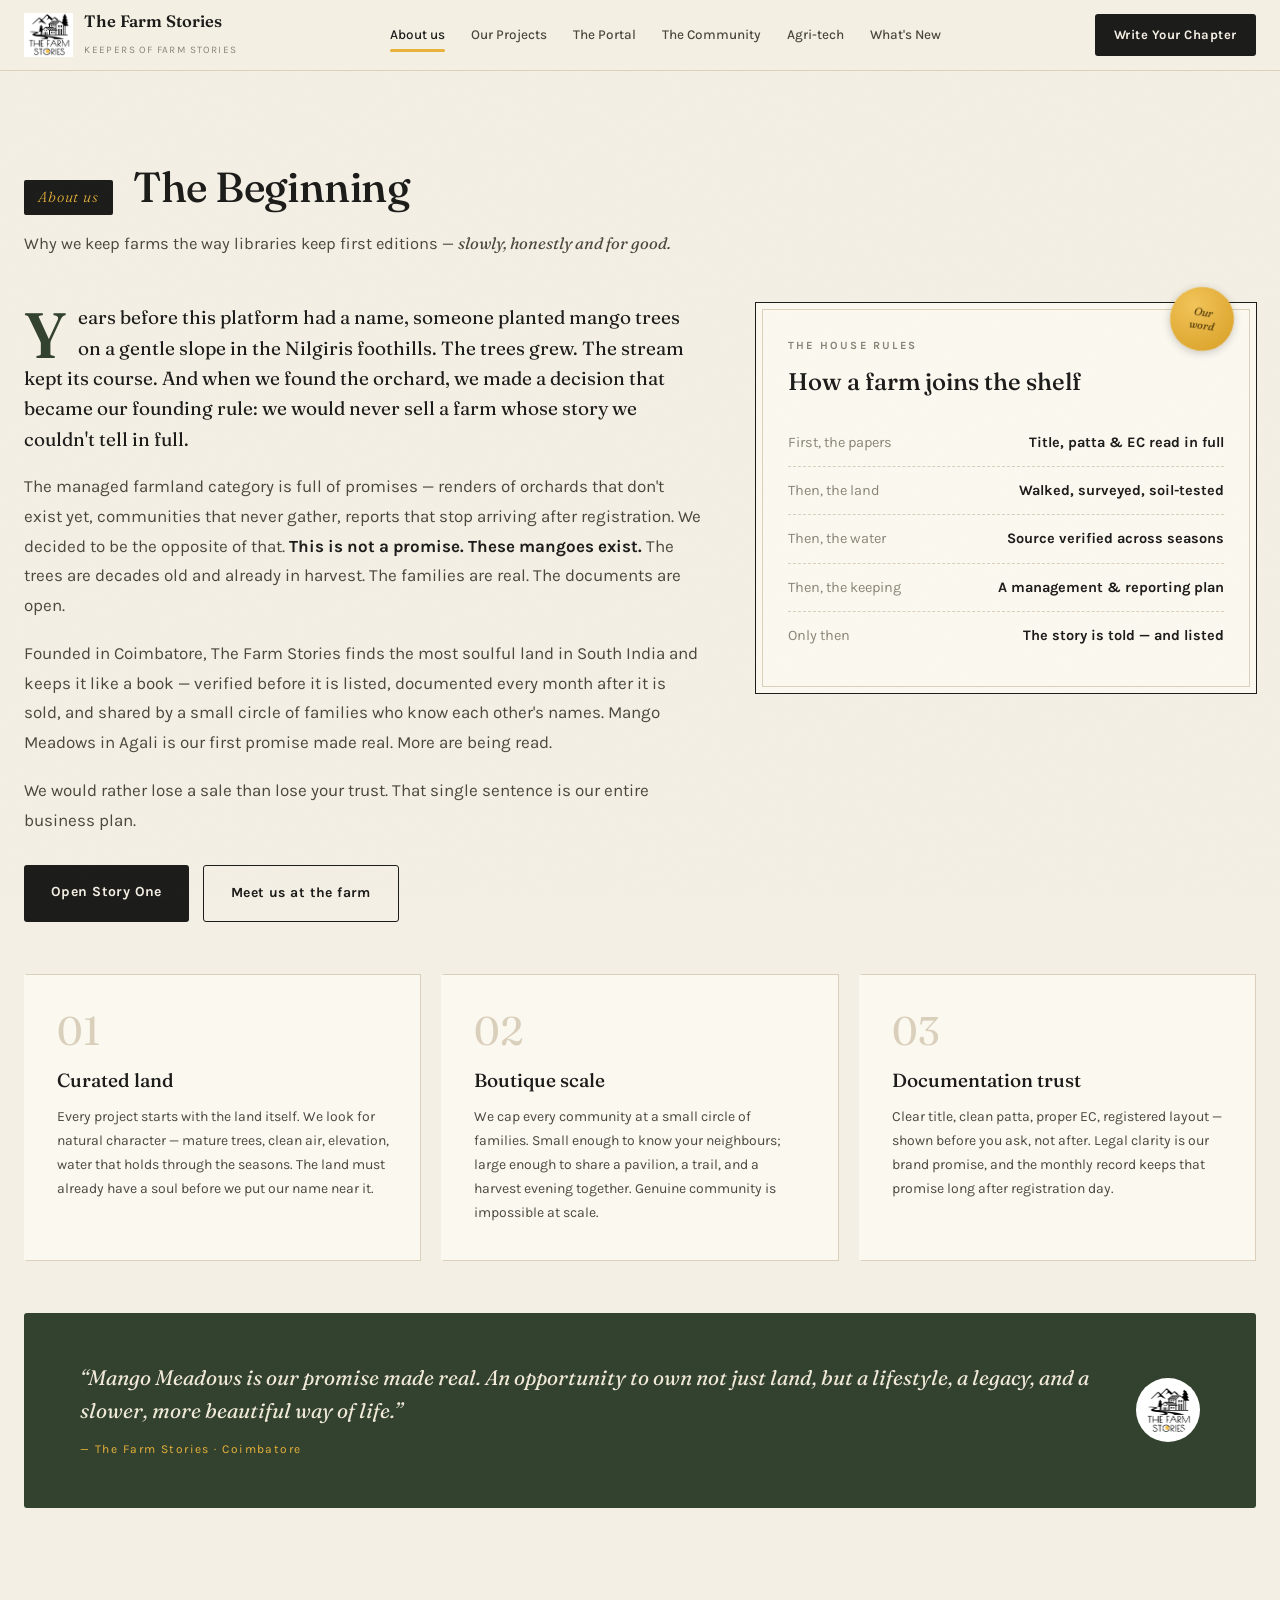
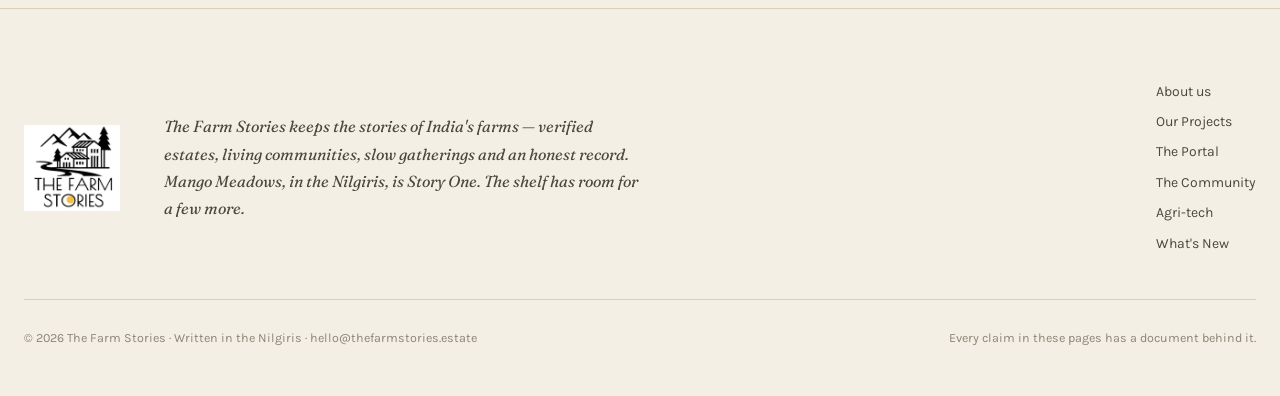
==== about.html @ b52911ec "Split site into six pages, add project portal, smooth hero, remove leaves - Six tabs as separate pag" ====
<!DOCTYPE html>
<html lang="en">
<head>
<meta charset="UTF-8">
<meta name="viewport" content="width=device-width, initial-scale=1.0">
<title>About us — The Farm Stories</title>
<meta name="description" content="Why The Farm Stories keeps farms the way libraries keep first editions — curated land, boutique scale, documentation trust.">
<meta name="theme-color" content="#F4EFE4">
<link rel="icon" type="image/png" href="/assets/logo.png">
<link rel="preconnect" href="https://fonts.googleapis.com">
<link rel="preconnect" href="https://fonts.gstatic.com" crossorigin>
<link href="https://fonts.googleapis.com/css2?family=Fraunces:ital,opsz,wght@0,9..144,300;0,9..144,400;0,9..144,500;0,9..144,600;1,9..144,300;1,9..144,400;1,9..144,500&family=Karla:ital,wght@0,300;0,400;0,500;0,600;0,700;1,400&display=swap" rel="stylesheet">
<link rel="stylesheet" href="/css/main.css">
</head>
<body>

<div id="cursorGlow" aria-hidden="true"></div>

<div class="stream-wrap" aria-hidden="true">
  <svg viewBox="0 0 90 2400" preserveAspectRatio="xMidYMin meet">
    <path id="streamPath" d="M46,0 C30,120 66,220 44,330 C24,430 62,520 48,640 C34,760 64,860 42,980 C26,1090 60,1180 46,1300 C32,1420 62,1520 44,1650 C28,1770 58,1880 46,2000 C36,2110 58,2220 44,2340 L44,2400"/>
  </svg>
</div>

<header>
  <div class="nav-inner">
    <a class="brand" href="/" aria-label="The Farm Stories — home">
      <img src="/assets/logo.png" alt="The Farm Stories logo">
      <span><span class="brand-name">The Farm Stories</span><br><span class="brand-tag">Keepers of farm stories</span></span>
    </a>
    <nav class="chapters" aria-label="Pages">
      <a href="/about" class="active" aria-current="page">About us</a>
      <a href="/projects">Our Projects</a>
      <a href="/portal">The Portal</a>
      <a href="/community">The Community</a>
      <a href="/agritech">Agri-tech</a>
      <a href="/whats-new">What's New</a>
    </nav>
    <a class="nav-cta" href="/#chapter">Write Your Chapter</a>
  </div>
  <div class="progress" id="progress"></div>
</header>

<main id="top">

  <section class="chapter page" id="beginning">
    <div class="chapter-head reveal"><span class="chapter-no">About us</span><h2 class="split">The Beginning</h2></div>
    <p class="chapter-intro reveal">Why we keep farms the way libraries keep first editions — <em>slowly, honestly and for good.</em></p>
    <div class="story-one">
      <div class="story-narrative reveal">
        <p class="opener dropcap">Years before this platform had a name, someone planted mango trees on a gentle slope in the Nilgiris foothills. The trees grew. The stream kept its course. And when we found the orchard, we made a decision that became our founding rule: we would never sell a farm whose story we couldn't tell in full.</p>
        <p>The managed farmland category is full of promises — renders of orchards that don't exist yet, communities that never gather, reports that stop arriving after registration. We decided to be the opposite of that. <strong>This is not a promise. These mangoes exist.</strong> The trees are decades old and already in harvest. The families are real. The documents are open.</p>
        <p>Founded in Coimbatore, The Farm Stories finds the most soulful land in South India and keeps it like a book — verified before it is listed, documented every month after it is sold, and shared by a small circle of families who know each other's names. Mango Meadows in Agali is our first promise made real. More are being read.</p>
        <p>We would rather lose a sale than lose your trust. That single sentence is our entire business plan.</p>
        <div class="story-actions">
          <a class="btn btn-ink" href="/projects">Open Story One</a>
          <a class="btn btn-ghost" href="/#chapter">Meet us at the farm</a>
        </div>
      </div>
      <aside class="story-card tilt reveal" aria-label="Our founding standard">
        <div class="seal">Our<br>word</div>
        <p class="bookplate">The house rules</p>
        <h3>How a farm joins the shelf</h3>
        <ul class="fact-list">
          <li><span class="k">First, the papers</span><span class="v">Title, patta &amp; EC read in full</span></li>
          <li><span class="k">Then, the land</span><span class="v">Walked, surveyed, soil-tested</span></li>
          <li><span class="k">Then, the water</span><span class="v">Source verified across seasons</span></li>
          <li><span class="k">Then, the keeping</span><span class="v">A management &amp; reporting plan</span></li>
          <li><span class="k">Only then</span><span class="v">The story is told — and listed</span></li>
        </ul>
      </aside>
    </div>

    <div class="pillars">
      <div class="pillar reveal">
        <div class="pillar-num">01</div>
        <h3>Curated land</h3>
        <p>Every project starts with the land itself. We look for natural character — mature trees, clean air, elevation, water that holds through the seasons. The land must already have a soul before we put our name near it.</p>
      </div>
      <div class="pillar reveal">
        <div class="pillar-num">02</div>
        <h3>Boutique scale</h3>
        <p>We cap every community at a small circle of families. Small enough to know your neighbours; large enough to share a pavilion, a trail, and a harvest evening together. Genuine community is impossible at scale.</p>
      </div>
      <div class="pillar reveal">
        <div class="pillar-num">03</div>
        <h3>Documentation trust</h3>
        <p>Clear title, clean patta, proper EC, registered layout — shown before you ask, not after. Legal clarity is our brand promise, and the monthly record keeps that promise long after registration day.</p>
      </div>
    </div>

    <div class="quote-strip reveal">
      <div>
        <blockquote>“Mango Meadows is our promise made real. An opportunity to own not just land, but a lifestyle, a legacy, and a slower, more beautiful way of life.”</blockquote>
        <cite>— The Farm Stories · Coimbatore</cite>
      </div>
      <img src="/assets/logo.png" alt="" loading="lazy" decoding="async">
    </div>
  </section>
</main>

<footer class="page">
  <div class="colophon">
    <img src="/assets/logo.png" alt="The Farm Stories emblem" loading="lazy" decoding="async">
    <p class="colophon-text">The Farm Stories keeps the stories of India's farms — verified estates, living communities, slow gatherings and an honest record. Mango Meadows, in the Nilgiris, is Story One. The shelf has room for a few more.</p>
    <nav class="colophon-links" aria-label="Footer">
      <a href="/about">About us</a>
      <a href="/projects">Our Projects</a>
      <a href="/portal">The Portal</a>
      <a href="/community">The Community</a>
      <a href="/agritech">Agri-tech</a>
      <a href="/whats-new">What's New</a>
    </nav>
  </div>
  <div class="fine">
    <span>© 2026 The Farm Stories · Written in the Nilgiris · hello@thefarmstories.estate</span>
    <span>Every claim in these pages has a document behind it.</span>
  </div>
</footer>

<div class="sticky-cta" id="stickyCta" aria-hidden="true">
  <a class="btn btn-ink" href="/#chapter">Plan a visit</a>
  <a class="btn btn-gold" href="https://wa.me/919003746953" target="_blank" rel="noopener">WhatsApp</a>
</div>

<div class="toast" id="toast" role="status" aria-live="polite"></div>

<script src="/js/vendor/gsap.min.js" defer></script>
<script src="/js/vendor/ScrollTrigger.min.js" defer></script>
<script src="/js/vendor/lenis.min.js" defer></script>
<script src="/js/main.js" defer></script>
</body>
</html>
---- css/main.css ----
/* ════════════════════════════════════════════════════════════
   THE FARM STORIES · Land, well told.
   Paper, ink, gold seal. A storybook, not a listing site.
════════════════════════════════════════════════════════════ */
:root{
  --paper:#F4EFE4; --paper-deep:#ECE4D2; --paper-card:#FBF8F0;
  --ink:#1C1C1A; --ink-soft:#4A473F; --ink-faint:#8B8577;
  --yellow:#E8B23A; --pine:#33422F; --stream:#5C6B70; --line:#D9CFBB;
  --serif:'Fraunces',Georgia,serif; --sans:'Karla',-apple-system,sans-serif;
}
*{margin:0;padding:0;box-sizing:border-box}
html{scroll-behavior:smooth}
body{background:var(--paper);color:var(--ink);font-family:var(--sans);font-size:16px;line-height:1.6;
  -webkit-font-smoothing:antialiased;overflow-x:hidden}
body.locked{overflow:hidden}
::selection{background:var(--yellow);color:var(--ink)}
a{color:inherit}
a:focus-visible,button:focus-visible,input:focus-visible,select:focus-visible,[tabindex]:focus-visible{
  outline:2.5px solid var(--yellow);outline-offset:3px;border-radius:2px}
img{max-width:100%;display:block}
.sr-only{position:absolute;width:1px;height:1px;overflow:hidden;clip:rect(0 0 0 0)}
/* paper grain */
body::before{content:'';position:fixed;inset:0;pointer-events:none;z-index:3;opacity:.32;
  background-image:url("data:image/svg+xml,%3Csvg xmlns='http://www.w3.org/2000/svg' width='140' height='140'%3E%3Cfilter id='n'%3E%3CfeTurbulence type='fractalNoise' baseFrequency='.9' numOctaves='2'/%3E%3CfeColorMatrix values='0 0 0 0 0.55 0 0 0 0 0.52 0 0 0 0 0.45 0 0 0 .05 0'/%3E%3C/filter%3E%3Crect width='140' height='140' filter='url(%23n)'/%3E%3C/svg%3E")}

@media (prefers-reduced-motion:reduce){
  html{scroll-behavior:auto}
  .reveal,.split .w{opacity:1!important;transform:none!important;transition:none!important}
  #streamPath{stroke-dashoffset:0!important}
  .ticker-track{animation:none!important}
  #intro,#ambient,#cursorGlow{display:none!important}
  body.locked{overflow:auto}
  .scroll-cue::after{animation:none}
}

/* ════════════ INTRO · THE BOOK OPENS ════════════ */
#intro{position:fixed;inset:0;z-index:200;display:flex;align-items:center;justify-content:center;
  background:radial-gradient(ellipse at 50% 42%, #3d4a3a 0%, #232b22 55%, #12160f 100%);
  transition:opacity 1s ease, transform 1.2s cubic-bezier(.65,0,.35,1)}
#intro.away{opacity:0;transform:scale(2.3);pointer-events:none}
#intro .dust{position:absolute;inset:0;overflow:hidden;pointer-events:none}
#intro .mote{position:absolute;width:4px;height:4px;border-radius:50%;background:rgba(232,178,58,.5);
  animation:float 9s linear infinite}
@keyframes float{0%{transform:translateY(105vh) translateX(0);opacity:0}12%{opacity:.9}88%{opacity:.65}
  100%{transform:translateY(-8vh) translateX(36px);opacity:0}}
.stage{perspective:2000px;position:relative;z-index:2}
.tome{position:relative;width:min(340px,74vw);aspect-ratio:3/4.15;transform-style:preserve-3d;
  transform:rotateX(9deg);filter:drop-shadow(0 48px 64px rgba(0,0,0,.6));cursor:pointer;touch-action:pan-y}
.tome-back{position:absolute;inset:0;background:#2c3628;border-radius:3px 8px 8px 3px;transform:translateZ(-14px);
  box-shadow:inset -4px 0 8px rgba(0,0,0,.4)}
.tome-page,.tome-cover{position:absolute;inset:0;transform-origin:left center;transform-style:preserve-3d;
  border-radius:2px 6px 6px 2px}
.tome-page{transition:transform 1.35s cubic-bezier(.72,.02,.28,1)}
.tome-cover{transition:transform 1.5s cubic-bezier(.72,.02,.28,1);z-index:8}
.tome-page[data-leaf="1"]{z-index:6}
.tome-page[data-leaf="2"]{z-index:5}
.tome-page[data-leaf="3"]{z-index:4}
.tome-page.base-page{z-index:2}
.tome-page.turned,.tome-cover.turned{transform:rotateY(-158deg)}
.tome-page.turned{transform:rotateY(-152deg)}
.page-face{position:absolute;inset:0;backface-visibility:hidden;border-radius:2px 6px 6px 2px;overflow:hidden}
.page-face.recto,.page-face.verso{background:linear-gradient(105deg,#F3EDDD 0%,#FBF8F0 12%,#F7F2E4 88%,#EDE5D0 100%);
  border:1px solid #DED4BC;display:flex;flex-direction:column;align-items:center;justify-content:center;
  text-align:center;padding:34px 30px;gap:14px;
  box-shadow:inset 14px 0 22px -16px rgba(60,45,20,.45), inset -6px 0 14px -10px rgba(60,45,20,.22)}
.page-face.verso{transform:rotateY(180deg);
  box-shadow:inset -14px 0 22px -16px rgba(60,45,20,.45), inset 6px 0 14px -10px rgba(60,45,20,.22)}
.pg-kicker{font-family:var(--serif);font-style:italic;font-size:14px;color:var(--ink-faint)}
.pg-title{font-family:var(--serif);font-weight:400;font-size:25px;line-height:1.28;color:var(--ink)}
.pg-title em{font-style:italic}
.pg-body{font-size:13.5px;color:var(--ink-soft);line-height:1.65;max-width:34ch}
.pg-em{font-family:var(--serif);font-style:italic;color:var(--ink)}
.pg-quote{font-family:var(--serif);font-style:italic;font-size:16px}
.pg-turn{font-size:11px;letter-spacing:.18em;text-transform:uppercase;color:var(--pine);font-weight:700;margin-top:8px;
  animation:pulse 2.4s ease infinite}
.pg-orn{font-size:26px;color:var(--yellow)}
.cover-front{background:linear-gradient(135deg,#F6F1E5 0%,#EFE7D3 100%);border:1px solid #D8CEB6;
  display:flex;flex-direction:column;align-items:center;justify-content:center;padding:34px 24px;gap:16px;
  box-shadow:inset 12px 0 18px -14px rgba(0,0,0,.35)}
.cover-front::after{content:'';position:absolute;inset:14px;border:1.4px solid var(--ink);pointer-events:none}
.cover-front::before{content:'';position:absolute;inset:19px;border:1px solid var(--line);pointer-events:none}
.cover-back{background:#E9E0CB;transform:rotateY(180deg);border:1px solid #D8CEB6}
.spine-edge{position:absolute;left:0;top:0;bottom:0;width:14px;background:linear-gradient(90deg,#3a4636,#4a5844);
  border-radius:3px 0 0 3px}
.cover-logo-img{width:52%}
.cover-title{font-family:var(--serif);font-weight:500;font-size:22px;letter-spacing:.05em;text-transform:uppercase}
.cover-sub{font-family:var(--serif);font-style:italic;font-size:13px;color:var(--ink-faint)}
.cover-seal{width:54px;height:54px;border-radius:50%;background:radial-gradient(circle at 34% 30%,#F2C459,#D79E22);
  box-shadow:0 2px 6px rgba(0,0,0,.3), inset 0 0 0 3px rgba(120,80,10,.28);
  display:flex;align-items:center;justify-content:center;font-family:var(--serif);font-style:italic;
  font-size:9.5px;color:#5d420e;text-align:center;line-height:1.15}
.intro-ui{position:absolute;left:0;right:0;bottom:6vh;display:flex;flex-direction:column;align-items:center;gap:14px;z-index:3}
.open-hint{font-family:var(--serif);font-style:italic;color:#D8CFBB;font-size:16px;letter-spacing:.03em;
  animation:pulse 2.4s ease infinite;min-height:24px}
@keyframes pulse{0%,100%{opacity:.55}50%{opacity:1}}
.skip-btn{background:transparent;border:1px solid rgba(216,207,187,.5);color:#D8CFBB;font-family:var(--sans);
  font-size:12px;letter-spacing:.14em;text-transform:uppercase;font-weight:600;padding:9px 20px;border-radius:2px;
  cursor:pointer;transition:all .2s}
.skip-btn:hover{border-color:var(--yellow);color:var(--yellow)}

/* ════════════ AMBIENT ════════════ */
#cursorGlow{position:fixed;width:340px;height:340px;border-radius:50%;pointer-events:none;z-index:1;
  background:radial-gradient(circle,rgba(232,178,58,.10),transparent 65%);
  transform:translate(-50%,-50%);left:-500px;top:-500px;transition:opacity .4s;opacity:0}
@media(pointer:coarse){#cursorGlow{display:none}}

/* ════════════ NAV ════════════ */
header{position:sticky;top:0;z-index:60;background:rgba(244,239,228,.93);backdrop-filter:blur(9px);
  border-bottom:1px solid var(--line)}
.progress{position:absolute;left:0;bottom:-1px;height:3px;background:var(--yellow);width:0%;z-index:2}
.nav-inner{max-width:1280px;margin:0 auto;padding:0 24px;display:flex;align-items:center;
  justify-content:space-between;height:70px;gap:16px}
.brand{display:flex;align-items:center;gap:11px;text-decoration:none}
.brand img{height:44px;width:auto}
.brand-name{font-family:var(--serif);font-weight:600;font-size:16.5px;line-height:1.1}
.brand-tag{font-size:10px;letter-spacing:.14em;text-transform:uppercase;color:var(--ink-faint)}
nav.chapters{display:flex;gap:2px}
nav.chapters a{position:relative;text-decoration:none;font-size:13.5px;font-weight:500;color:var(--ink-soft);
  padding:10px 12px;border-radius:3px;transition:color .2s;white-space:nowrap}
nav.chapters a:hover{color:var(--ink)}
nav.chapters a.active{color:var(--ink)}
nav.chapters a.active::after{content:'';position:absolute;left:12px;right:12px;bottom:4px;height:3px;
  background:var(--yellow);border-radius:2px}
.nav-cta{font-weight:700;font-size:13px;letter-spacing:.04em;background:var(--ink);color:var(--paper);
  text-decoration:none;padding:11px 19px;border-radius:3px;transition:background .2s;white-space:nowrap}
.nav-cta:hover{background:var(--pine)}
@media(max-width:1020px){nav.chapters{display:none}.brand-tag{display:none}}

/* stream signature */
.stream-wrap{position:fixed;left:0;top:0;bottom:0;width:86px;z-index:0;pointer-events:none}
@media(max-width:1150px){.stream-wrap{display:none}}
#streamPath{fill:none;stroke:var(--stream);stroke-width:2.2;opacity:.45;stroke-linecap:round}

/* ════════════ HERO · INK BECOMES ORCHARD ════════════ */
.hero{position:relative}
.hero-pin{position:relative;height:100vh;min-height:600px;overflow:hidden;border-bottom:1.5px solid var(--ink)}
.hero-real{position:absolute;inset:0;opacity:0}
.hero-real img,.hero-real video{position:absolute;inset:0;width:100%;height:100%;object-fit:cover}
.hero-real video{opacity:0;transition:opacity 1.4s ease}
.hero-real video.playing{opacity:1}
.hero-real-tint{position:absolute;inset:0;background:linear-gradient(180deg,rgba(20,24,16,.14),rgba(20,24,16,.02) 40%,rgba(20,24,16,.32));}
.hero-ink{position:absolute;inset:0}
.layer{position:absolute;inset:-6% -4%;will-change:transform,opacity}
.layer svg{width:108%;height:108%;display:block}
.hero-copy{position:absolute;z-index:8;left:0;right:0;top:11%;text-align:center;padding:0 24px}
.hero-eyebrow{font-size:12px;letter-spacing:.24em;text-transform:uppercase;color:var(--ink-soft);
  font-weight:700;margin-bottom:16px}
.hero-copy h1{font-family:var(--serif);font-weight:400;font-size:clamp(36px,5.4vw,66px);line-height:1.06;
  letter-spacing:-.01em}
.hero-copy h1 em{font-style:italic;font-weight:300}
.hero-copy p.hero-sub{margin:18px auto 26px;max-width:56ch;font-size:16.5px;color:var(--ink-soft)}
.hero.lit .hero-copy h1,.hero.lit .hero-eyebrow{color:#FBF8F0;text-shadow:0 2px 24px rgba(10,14,8,.55)}
.hero.lit .hero-copy p.hero-sub{color:#EDE7D6;text-shadow:0 1px 14px rgba(10,14,8,.6)}
.hero-actions{display:flex;gap:14px;justify-content:center;flex-wrap:wrap}
.btn{display:inline-block;text-decoration:none;font-weight:700;font-size:14px;letter-spacing:.03em;
  padding:15px 27px;border-radius:3px;transition:all .2s;border:none;cursor:pointer;font-family:var(--sans)}
.btn-ink{background:var(--ink);color:var(--paper)}
.btn-ink:hover{background:var(--pine)}
.btn-ghost{border:1.5px solid var(--ink);color:var(--ink);background:rgba(244,239,228,.5)}
.btn-ghost:hover{background:var(--ink);color:var(--paper)}
.btn-gold{background:var(--yellow);color:var(--ink)}
.btn-gold:hover{background:#d89c1e}
.hero.lit .btn-ghost{border-color:#FBF8F0;color:#FBF8F0;background:rgba(20,24,16,.25)}
.hero.lit .btn-ghost:hover{background:#FBF8F0;color:var(--ink)}
.scroll-cue{position:absolute;bottom:22px;left:50%;transform:translateX(-50%);z-index:8;font-family:var(--serif);
  font-style:italic;font-size:14px;color:var(--ink-soft);display:flex;flex-direction:column;align-items:center;gap:6px}
.hero.lit .scroll-cue{color:#EDE7D6}
.scroll-cue::after{content:'';width:1.5px;height:34px;background:currentColor;animation:cue 2s ease infinite}
@keyframes cue{0%{transform:scaleY(.3);transform-origin:top}55%{transform:scaleY(1)}
  100%{transform:scaleY(.3);transform-origin:bottom;opacity:.3}}

/* trust strip */
.trust-strip{display:flex;flex-wrap:wrap;justify-content:center;gap:10px 38px;padding:18px 24px;
  border-bottom:1px solid var(--line);background:var(--paper-card);font-size:13px;color:var(--ink-soft);
  position:relative;z-index:4}
.trust-strip i{font-style:normal;color:var(--pine);font-weight:700;margin-right:6px}

/* ════════════ SHARED SCAFFOLD ════════════ */
main{position:relative;z-index:2}
.page{max-width:1280px;margin:0 auto;padding-left:24px;padding-right:24px}
.chapter{padding:92px 0 100px;border-bottom:1px solid var(--line);position:relative}
.chapter.page{padding-left:24px;padding-right:24px}
.chapter-head{display:flex;align-items:baseline;gap:20px;margin-bottom:14px;flex-wrap:wrap}
.chapter-no{font-family:var(--serif);font-style:italic;font-weight:300;font-size:14.5px;color:var(--yellow);
  letter-spacing:.06em;background:var(--ink);padding:6px 14px;border-radius:2px}
.chapter h2{font-family:var(--serif);font-weight:500;font-size:clamp(28px,3.4vw,42px);letter-spacing:-.01em;line-height:1.15}
.chapter-intro{font-size:16.5px;color:var(--ink-soft);max-width:66ch;margin-bottom:44px;line-height:1.7}
.chapter-intro em{font-family:var(--serif);font-style:italic}
.reveal{opacity:0;transform:translateY(22px);transition:opacity .75s ease,transform .75s ease}
.reveal.in{opacity:1;transform:none}
.split .w{display:inline-block;opacity:0;transform:translateY(.6em) rotate(1.5deg);
  transition:opacity .6s ease,transform .6s cubic-bezier(.2,.7,.3,1)}
.split.in .w{opacity:1;transform:none}

/* ════════════ CHAPTER I ════════════ */
.story-one{display:grid;grid-template-columns:1.15fr .85fr;gap:52px;align-items:start}
@media(max-width:900px){.story-one{grid-template-columns:1fr}}
.story-narrative{font-size:17px;line-height:1.75;color:var(--ink-soft)}
.story-narrative p+p{margin-top:18px}
.story-narrative strong{color:var(--ink)}
.story-narrative .opener{font-family:var(--serif);font-size:19px;color:var(--ink);line-height:1.6}
.dropcap::first-letter{font-family:var(--serif);font-weight:600;font-size:64px;line-height:.85;float:left;
  padding:6px 12px 0 0;color:var(--pine)}
.story-actions{margin-top:30px;display:flex;gap:14px;flex-wrap:wrap}
.tilt{transform-style:preserve-3d;transition:transform .18s ease, box-shadow .25s ease;will-change:transform}
.story-card{background:var(--paper-card);border:1.5px solid var(--ink);padding:34px 32px;position:relative}
.story-card::after{content:'';position:absolute;inset:6px;border:1px solid var(--line);pointer-events:none}
.bookplate{font-size:11px;letter-spacing:.2em;text-transform:uppercase;color:var(--ink-faint);font-weight:700;margin-bottom:8px}
.story-card h3{font-family:var(--serif);font-weight:500;font-size:24px;margin-bottom:18px}
.fact-list{list-style:none;position:relative;z-index:1}
.fact-list li{display:flex;justify-content:space-between;gap:16px;padding:12px 0;border-bottom:1px dashed var(--line);font-size:14.5px}
.fact-list li:last-child{border-bottom:none}
.fact-list .k{color:var(--ink-faint)}
.fact-list .v{font-weight:700;text-align:right}
.seal{position:absolute;top:-16px;right:22px;width:64px;height:64px;border-radius:50%;
  background:radial-gradient(circle at 34% 30%,#F2C459,#D79E22);display:flex;align-items:center;justify-content:center;
  font-family:var(--serif);font-style:italic;font-size:11px;text-align:center;line-height:1.15;transform:rotate(8deg);
  box-shadow:0 2px 8px rgba(28,28,26,.22);z-index:2;color:#4d3608}

/* ════════════ CHAPTER II · BOOKSHELF ════════════ */
.bookshelf{display:grid;grid-template-columns:repeat(3,minmax(230px,300px));gap:44px;justify-content:center;
  perspective:1600px;padding:20px 0 8px}
@media(max-width:860px){.bookshelf{grid-template-columns:repeat(auto-fit,minmax(230px,300px))}}
.shelf-book{position:relative;aspect-ratio:3/4.1;border:none;background:none;padding:0;cursor:pointer;
  font-family:var(--sans);text-align:center;transform-style:preserve-3d;
  transition:transform .5s cubic-bezier(.2,.7,.3,1)}
.shelf-book:hover,.shelf-book:focus-visible{transform:rotateY(-9deg) rotateX(2deg) translateY(-10px)}
.sb-pages{position:absolute;top:3px;bottom:3px;right:-8px;width:10px;border-radius:0 3px 3px 0;
  background:repeating-linear-gradient(180deg,#F7F1E0 0 2px,#E7DEC6 2px 3.5px);
  box-shadow:2px 3px 10px rgba(28,28,26,.24);transform:translateZ(-8px)}
.sb-spine{position:absolute;left:0;top:0;bottom:0;width:16px;z-index:2;border-radius:3px 0 0 3px;
  background:linear-gradient(90deg,#3a4636,#4a5844)}
.story-soon .sb-spine{background:linear-gradient(90deg,#8a8271,#a49a85)}
.sb-cover{position:absolute;inset:0;display:flex;flex-direction:column;align-items:center;justify-content:center;
  gap:12px;padding:30px 26px;background:linear-gradient(135deg,#F6F1E5 0%,#EFE7D3 100%);
  border:1px solid #D8CEB6;border-radius:3px 6px 6px 3px;
  box-shadow:0 18px 40px -18px rgba(28,28,26,.45), inset 12px 0 18px -14px rgba(0,0,0,.3)}
.sb-cover::after{content:'';position:absolute;inset:13px;border:1.3px solid var(--ink);pointer-events:none}
.story-soon .sb-cover::after{border-color:var(--ink-faint)}
.sb-kicker{font-size:10.5px;letter-spacing:.22em;text-transform:uppercase;font-weight:700;color:var(--ink-faint)}
.sb-title{font-family:var(--serif);font-weight:500;font-size:clamp(22px,2.4vw,30px);line-height:1.15;
  color:var(--pine);text-transform:uppercase;letter-spacing:.04em}
.story-soon .sb-title{color:var(--ink-soft)}
.sb-art{width:76%;opacity:.9}
.sb-place{font-family:var(--serif);font-style:italic;font-size:13px;color:var(--ink-faint)}
.sb-seal{position:absolute;bottom:26px;width:52px;height:52px;border-radius:50%;
  background:radial-gradient(circle at 34% 30%,#F2C459,#D79E22);
  box-shadow:0 2px 6px rgba(0,0,0,.25), inset 0 0 0 3px rgba(120,80,10,.28);
  display:flex;align-items:center;justify-content:center;font-family:var(--serif);font-style:italic;
  font-size:9.5px;color:#5d420e;line-height:1.15}
.sb-seal.soon{filter:saturate(.55) brightness(1.04)}
.story-live .sb-cover{box-shadow:0 24px 48px -18px rgba(28,28,26,.5), inset 12px 0 18px -14px rgba(0,0,0,.3)}
.story-live:hover .sb-cover{box-shadow:0 0 0 3px var(--yellow),0 26px 52px -18px rgba(28,28,26,.55),
  inset 12px 0 18px -14px rgba(0,0,0,.3)}
.shelf-note{text-align:center;font-family:var(--serif);font-style:italic;font-size:15.5px;color:var(--ink-soft);margin-top:34px}
.shelf-note em{color:var(--pine)}

/* ════════════ CHAPTER III · 3D ORCHARD ════════════ */
.orchard-chapter{padding-bottom:0;border-bottom:1.5px solid var(--ink)}
.orchard-stage{position:relative;height:220vh}
.orchard-stage .sticky-canvas, #orchardCanvas{position:sticky;top:70px;width:100%;height:calc(100vh - 70px);display:block}
.orchard-captions{position:sticky;top:70px;height:calc(100vh - 70px);margin-top:calc(-100vh + 70px);
  pointer-events:none;display:flex;align-items:flex-end;justify-content:center;padding-bottom:8vh}
.ocap{position:absolute;max-width:44ch;text-align:center;font-family:var(--serif);font-style:italic;
  font-size:clamp(16px,2vw,21px);color:var(--ink);background:rgba(251,248,240,.82);backdrop-filter:blur(4px);
  border:1px solid var(--line);padding:12px 22px;border-radius:3px;opacity:0;transform:translateY(14px);
  transition:opacity .5s ease,transform .5s ease}
.ocap.on{opacity:1;transform:none}

/* ════════════ INK SKETCH HELPERS (flipbook pages) ════════════ */
.plan-ink{stroke:var(--ink);fill:none;stroke-linecap:round;stroke-linejoin:round}
.plan-label{font-family:var(--serif);font-style:italic;font-size:14px;fill:var(--ink-soft);pointer-events:none}
.plan-label.small{font-size:11.5px;fill:var(--ink-faint)}

/* ════════════ THE PORTAL · ATLAS OF PROJECTS ════════════ */
.atlas-wrap{display:grid;grid-template-columns:.9fr 1.1fr;gap:44px;align-items:start}
@media(max-width:980px){.atlas-wrap{grid-template-columns:1fr}}
.atlas{background:var(--paper-card);border:1.5px solid var(--ink);position:relative;padding:22px;position:sticky;top:96px}
@media(max-width:980px){.atlas{position:static}}
.atlas::after{content:'';position:absolute;inset:6px;border:1px solid var(--line);pointer-events:none}
.atlas-title{font-size:11px;letter-spacing:.2em;text-transform:uppercase;font-weight:700;color:var(--ink-faint);text-align:center;margin-bottom:4px}
.atlas svg{width:100%;height:auto;display:block}
.india-outline{fill:#F0E9D8;stroke:var(--ink);stroke-width:2.4;stroke-linejoin:round}
.grid-line{stroke:var(--line);stroke-width:1;stroke-dasharray:3 6}
.mtn{stroke:var(--ink-faint);stroke-width:1.6;fill:none;stroke-linecap:round}
.marker circle.dot{fill:var(--yellow);stroke:var(--ink);stroke-width:2;transition:all .25s}
.marker.pending circle.dot{fill:var(--paper);stroke-dasharray:3 3}
.marker.ghost circle.dot{fill:var(--line);stroke:var(--ink-faint);stroke-width:1.5}
.marker circle.halo{fill:none;stroke:var(--yellow);stroke-width:2;opacity:0}
.marker.lit circle.halo,.marker:hover circle.halo{opacity:.9;animation:halo 1.6s ease infinite}
@keyframes halo{0%{r:9;opacity:.9}100%{r:20;opacity:0}}
.marker.dim{opacity:.18;pointer-events:none}
.marker text{font-family:var(--serif);font-style:italic;font-size:12.5px;fill:var(--ink);paint-order:stroke;stroke:#F0E9D8;stroke-width:3px}
.atlas-legend{display:flex;gap:18px;justify-content:center;margin-top:10px;font-size:12px;color:var(--ink-soft);flex-wrap:wrap}
.atlas-legend span{display:inline-flex;align-items:center;gap:7px}
.leg-dot{width:11px;height:11px;border-radius:50%;border:2px solid var(--ink);display:inline-block}
.leg-dot.v{background:var(--yellow)}
.leg-dot.p{background:var(--paper);border-style:dashed}
.leg-dot.g{background:var(--line);border-color:var(--ink-faint);border-width:1.5px}
.map-tip{position:absolute;pointer-events:none;background:var(--ink);color:var(--paper);font-size:12px;font-weight:600;padding:7px 12px;border-radius:3px;transform:translate(-50%,-135%);opacity:0;transition:opacity .15s;white-space:nowrap;z-index:5}
.map-tip::after{content:'';position:absolute;top:100%;left:50%;transform:translateX(-50%);border:5px solid transparent;border-top-color:var(--ink)}
.map-tip.show{opacity:1}

.filters{display:flex;flex-wrap:wrap;gap:22px;margin-bottom:28px}
.fgroup{display:flex;flex-direction:column;gap:8px}
.flabel{font-size:10.5px;letter-spacing:.18em;text-transform:uppercase;font-weight:700;color:var(--ink-faint)}
.fbtns{display:flex;gap:6px;flex-wrap:wrap}
.fbtn{font-family:var(--sans);font-size:12.5px;font-weight:600;padding:8px 15px;border-radius:20px;border:1.5px solid var(--line);background:transparent;color:var(--ink-soft);cursor:pointer;transition:all .18s}
.fbtn:hover{border-color:var(--ink);color:var(--ink)}
.fbtn.on{background:var(--ink);border-color:var(--ink);color:var(--paper)}
.results-note{font-family:var(--serif);font-style:italic;font-size:14.5px;color:var(--pine);margin-bottom:20px;min-height:22px}
.shelf{display:grid;grid-template-columns:repeat(auto-fill,minmax(250px,1fr));gap:20px}
.book{background:var(--paper-card);border:1.5px solid var(--ink);padding:28px 24px 24px;display:flex;flex-direction:column;min-height:300px;position:relative;transition:transform .25s ease,box-shadow .25s ease,opacity .3s}
.book:hover{box-shadow:0 16px 30px -16px rgba(28,28,26,.3)}
.book.lit{box-shadow:0 0 0 3px var(--yellow), 0 16px 30px -16px rgba(28,28,26,.3)}
.book.hiding{opacity:0;transform:scale(.96);pointer-events:none;position:absolute;visibility:hidden}
.book .spine{position:absolute;left:0;top:0;bottom:0;width:7px;background:var(--pine)}
.book.pending .spine,.book.scouted .spine{background:var(--line)}
.book .no{font-family:var(--serif);font-style:italic;font-size:13px;color:var(--ink-faint);margin-bottom:12px}
.book h3{font-family:var(--serif);font-weight:500;font-size:20px;line-height:1.25;margin-bottom:5px}
.book .where{font-size:13px;color:var(--ink-faint);margin-bottom:14px}
.book p{font-size:13.5px;color:var(--ink-soft);line-height:1.6;flex:1}
.book-foot{margin-top:18px;display:flex;align-items:center;justify-content:space-between;gap:10px}
.badge{font-size:10px;font-weight:700;letter-spacing:.12em;text-transform:uppercase;padding:6px 10px;border-radius:2px}
.badge.verified{background:var(--pine);color:var(--paper)}
.badge.pending{background:transparent;border:1.5px dashed var(--ink-faint);color:var(--ink-faint)}
.book a.read{font-size:13px;font-weight:700;text-decoration:none;border-bottom:2px solid var(--yellow);padding-bottom:1px}
.book.pending,.book.scouted{opacity:.85}
.book.invite{border-style:dashed;background:transparent;justify-content:center;align-items:center;text-align:center}
.book.invite .spine{display:none}
.book.invite p{flex:0;max-width:30ch;margin:8px auto 18px}

/* ════════════ ABOUT · PILLARS + QUOTE ════════════ */
.pillars{display:grid;grid-template-columns:repeat(3,1fr);gap:20px;margin-top:52px}
@media(max-width:880px){.pillars{grid-template-columns:1fr}}
.pillar{background:var(--paper-card);border:1px solid var(--line);border-left:3px solid transparent;padding:36px 30px;transition:border-color .3s}
.pillar:hover{border-left-color:var(--yellow)}
.pillar-num{font-family:var(--serif);font-size:40px;font-weight:400;color:var(--line);line-height:1;margin-bottom:14px}
.pillar h3{font-family:var(--serif);font-weight:500;font-size:19px;margin-bottom:10px}
.pillar p{font-size:14px;line-height:1.7;color:var(--ink-soft)}
.quote-strip{margin-top:52px;background:var(--pine);color:#F0E9D8;display:grid;grid-template-columns:1fr auto;gap:40px;align-items:center;padding:48px 56px;border-radius:3px}
@media(max-width:760px){.quote-strip{grid-template-columns:1fr;padding:40px 28px}}
.quote-strip blockquote{font-family:var(--serif);font-size:21px;font-style:italic;line-height:1.55}
.quote-strip cite{font-family:var(--sans);font-size:12px;color:var(--yellow);letter-spacing:.12em;display:block;margin-top:14px;font-style:normal}
.quote-strip img{height:64px;width:64px;object-fit:contain;background:#fff;border-radius:50%;padding:6px}

/* ════════════ COMING SOON PAGES ════════════ */
.cs-page{min-height:calc(100vh - 70px);display:flex;align-items:center;justify-content:center;padding:100px 24px;text-align:center}
.cs-page .coming-panel{background:transparent;padding:0;max-width:620px}

/* ════════════ WHAT'S NEW · NEWSLETTER ════════════ */
.newsstrip{margin-top:52px;background:var(--ink);color:var(--paper);padding:48px 52px;display:grid;grid-template-columns:1fr auto;gap:40px;align-items:center;border-radius:3px}
@media(max-width:860px){.newsstrip{grid-template-columns:1fr}}
.newsstrip h3{font-family:var(--serif);font-weight:400;font-size:25px;margin-bottom:8px}
.newsstrip p{font-size:14px;color:rgba(244,239,228,.6);line-height:1.7;max-width:52ch}
.newsstrip .notify{justify-content:flex-start;min-width:min(420px,100%)}
.newsstrip .notify input{background:rgba(244,239,228,.08);border-color:rgba(244,239,228,.4);color:var(--paper)}

/* ════════════ CHAPTER V · GATHERINGS ════════════ */
.gatherings{display:grid;grid-template-columns:.9fr 1.1fr;gap:52px;align-items:start}
@media(max-width:900px){.gatherings{grid-template-columns:1fr}}
.gather-copy p{font-size:16.5px;color:var(--ink-soft);line-height:1.75}
.gather-copy p+p{margin-top:16px}
.gather-copy .pull{font-family:var(--serif);font-style:italic;font-size:22px;color:var(--ink);line-height:1.45;
  margin:26px 0;padding-left:20px;border-left:3px solid var(--yellow)}
.events{list-style:none;display:flex;flex-direction:column;gap:16px}
.event{display:flex;gap:22px;background:var(--paper-card);border:1px solid var(--line);padding:22px 24px;
  align-items:center;transition:border-color .2s, transform .2s;cursor:pointer}
.event:hover{border-color:var(--ink);transform:translateX(5px)}
.event .date{min-width:74px;text-align:center;border-right:1px dashed var(--line);padding-right:20px}
.event .date .d{font-family:var(--serif);font-weight:600;font-size:30px;line-height:1}
.event .date .m{font-size:11px;letter-spacing:.18em;text-transform:uppercase;color:var(--ink-faint);margin-top:4px}
.event .info{flex:1}
.event .info h4{font-family:var(--serif);font-weight:500;font-size:18px;margin-bottom:3px}
.event .info p{font-size:13.5px;color:var(--ink-soft)}
.event .spots{font-size:12px;font-weight:700;color:var(--pine);white-space:nowrap;transition:all .2s}
.event.past{opacity:.65}
.event.past .spots{color:var(--ink-faint)}
.event.rsvpd{border-color:var(--pine);background:#F2F0E4}
.event.rsvpd .spots{color:var(--yellow);background:var(--ink);padding:6px 12px;border-radius:2px}

/* ════════════ CHAPTER VI · MY FARM JOURNAL ════════════ */
.journal-spread{max-width:860px;margin:0 auto}
.js-tabs{display:flex;gap:6px;flex-wrap:wrap;margin-bottom:-1px;position:relative;z-index:2;padding-left:18px}
.js-tab{font-family:var(--serif);font-style:italic;font-size:14.5px;padding:10px 20px;background:var(--paper-deep);
  border:1.5px solid var(--ink);border-bottom:none;border-radius:6px 6px 0 0;cursor:pointer;color:var(--ink-soft);
  transition:all .2s;transform:translateY(3px)}
.js-tab.on{background:var(--paper-card);color:var(--ink);transform:translateY(0);padding-bottom:13px}
.js-book{position:relative;background:var(--paper-card);border:1.5px solid var(--ink);padding:40px 44px 36px;
  min-height:340px;box-shadow:0 22px 44px -22px rgba(28,28,26,.35);
  background-image:linear-gradient(105deg,rgba(60,45,20,.06),transparent 8%,transparent 92%,rgba(60,45,20,.08))}
.js-book::after{content:'';position:absolute;inset:8px;border:1px solid var(--line);pointer-events:none}
.js-page{display:none;animation:pageIn .45s ease}
.js-page.on{display:block}
@keyframes pageIn{from{opacity:0;transform:translateY(8px) rotate(.3deg)}to{opacity:1;transform:none}}
.jtimeline{list-style:none;margin-top:8px}
.jtimeline li{display:flex;gap:22px;padding:13px 0;border-bottom:1px dashed var(--line);font-size:15px;align-items:baseline}
.jtimeline li:last-child{border-bottom:none}
.jt-when{font-family:var(--serif);font-style:italic;color:var(--pine);min-width:64px;font-size:14px}
.jt-what{color:var(--ink-soft)}
.jfoot{margin-top:22px;font-family:var(--serif);font-style:italic;color:var(--ink-faint);font-size:14.5px}
.diary-entry{border-top:1px solid var(--line);padding:14px 0;display:flex;justify-content:space-between;gap:16px;font-size:14.5px}
.diary-entry:first-of-type{border-top:none}
.diary-entry .t{color:var(--ink-faint)}
.diary-entry .v{font-weight:700;color:var(--pine);font-variant-numeric:tabular-nums;text-align:right}
.typeline{min-height:20px;font-family:var(--serif);font-style:italic;font-weight:400}
.caret{display:inline-block;width:8px;height:15px;background:var(--yellow);margin-left:2px;
  animation:blink 1s steps(1) infinite;vertical-align:-2px}
@keyframes blink{50%{opacity:0}}
.hbars{display:flex;gap:26px;align-items:flex-end;height:180px;padding:10px 6px 0}
.hbar{flex:1;display:flex;flex-direction:column;justify-content:flex-end;align-items:center;gap:8px;height:100%}
.hbar i{display:block;width:100%;max-width:64px;height:var(--h);background:
  repeating-linear-gradient(45deg,var(--pine) 0 6px,#3e5039 6px 12px);border:1.5px solid var(--ink);
  border-radius:3px 3px 0 0;transform-origin:bottom;transform:scaleY(0);transition:transform .9s cubic-bezier(.2,.7,.3,1)}
.js-page.on .hbar i{transform:scaleY(1)}
.hbar span{font-size:11.5px;letter-spacing:.12em;text-transform:uppercase;color:var(--ink-faint);font-weight:700}
.jdocs{list-style:none;margin-top:6px}
.jdocs li{display:flex;justify-content:space-between;gap:14px;padding:13px 0;border-bottom:1px dashed var(--line);font-size:14.5px}
.jdocs li:last-child{border-bottom:none}
.jdocs em{font-style:italic;font-family:var(--serif);color:var(--pine)}
.stamp{position:absolute;top:-16px;right:26px;border:2.5px solid var(--yellow);color:#9A6A10;font-weight:700;
  font-size:12px;letter-spacing:.2em;text-transform:uppercase;padding:8px 16px;transform:rotate(6deg);
  background:var(--paper-card);border-radius:2px}

/* ════════════ COMING SOON PANELS ════════════ */
#coming{padding:0;border-bottom:1.5px solid var(--ink)}
.coming-panels{display:grid;grid-template-columns:1fr 1fr}
@media(max-width:880px){.coming-panels{grid-template-columns:1fr}}
.coming-panel{background:var(--pine);color:#F0E9D8;padding:88px 8vw;text-align:center;position:relative;overflow:hidden}
.coming-panel.alt{background:#242e21;border-left:1px solid rgba(240,233,216,.14)}
@media(max-width:880px){.coming-panel.alt{border-left:none;border-top:1px solid rgba(240,233,216,.14)}}
.cp-art{width:min(280px,70%);margin:0 auto 26px;opacity:.85}
.cp-kicker{font-size:11px;letter-spacing:.24em;text-transform:uppercase;font-weight:700;color:var(--yellow);margin-bottom:14px}
.coming-panel h3{font-family:var(--serif);font-weight:400;font-size:clamp(26px,3vw,38px);line-height:1.2;margin-bottom:16px}
.coming-panel h3 em{font-style:italic;color:#E9DFC5}
.cp-body{font-size:15px;color:rgba(240,233,216,.72);max-width:46ch;margin:0 auto 30px;line-height:1.7}
.notify{display:flex;gap:10px;flex-wrap:wrap;justify-content:center}
.notify input{flex:1;min-width:230px;max-width:340px;background:rgba(244,239,228,.08);
  border:1.5px solid rgba(240,233,216,.4);padding:14px 16px;font-family:var(--sans);font-size:14px;
  border-radius:3px;color:#F0E9D8}
.notify input::placeholder{color:rgba(240,233,216,.45)}
.notify input:focus{border-color:var(--yellow);outline:none}
#diary .notify input{background:var(--paper-card);border-color:var(--ink);color:var(--ink)}

/* ════════════ CHAPTER VII · JOURNAL FEED ════════════ */
.ticker{overflow:hidden;border:1px solid var(--ink);background:var(--paper-card);margin-bottom:36px;display:flex;align-items:center}
.ticker-label{background:var(--ink);color:var(--yellow);font-size:10.5px;font-weight:700;letter-spacing:.16em;
  text-transform:uppercase;padding:12px 16px;white-space:nowrap;z-index:2}
.ticker-view{overflow:hidden;flex:1}
.ticker-track{display:inline-flex;gap:56px;white-space:nowrap;padding:12px 0;animation:tick 34s linear infinite;
  font-family:var(--serif);font-style:italic;font-size:14.5px;color:var(--ink-soft)}
.ticker:hover .ticker-track{animation-play-state:paused}
@keyframes tick{0%{transform:translateX(0)}100%{transform:translateX(-50%)}}
.journal-feed{display:grid;grid-template-columns:repeat(auto-fit,minmax(280px,1fr));gap:22px}
.clip{background:var(--paper-card);border:1px solid var(--line);padding:26px;display:flex;flex-direction:column;
  transition:border-color .2s, transform .2s}
.clip:hover{border-color:var(--ink);transform:translateY(-4px)}
.clip .meta{display:flex;justify-content:space-between;align-items:center;margin-bottom:14px}
.clip .tag{font-size:10px;font-weight:700;letter-spacing:.14em;text-transform:uppercase;color:var(--pine);
  border:1px solid var(--pine);padding:4px 9px;border-radius:2px}
.clip .tag.press{color:var(--stream);border-color:var(--stream)}
.clip .tag.new{color:#9A6A10;border-color:var(--yellow);background:rgba(232,178,58,.14)}
.clip .when{font-family:var(--serif);font-style:italic;font-size:13px;color:var(--ink-faint)}
.clip h4{font-family:var(--serif);font-weight:500;font-size:19px;line-height:1.3;margin-bottom:8px}
.clip p{font-size:14px;color:var(--ink-soft);line-height:1.6;flex:1}
.clip a{font-size:13.5px;font-weight:700;text-decoration:none;border-bottom:2px solid var(--yellow);
  padding-bottom:1px;margin-top:16px;align-self:flex-start}

/* ════════════ WRITE YOUR CHAPTER ════════════ */
#chapter{border-bottom:none}
.write-chapter{display:grid;grid-template-columns:1.1fr .9fr;gap:56px;align-items:start}
@media(max-width:920px){.write-chapter{grid-template-columns:1fr}}
.wc-copy h2{font-family:var(--serif);font-weight:500;font-size:clamp(30px,3.8vw,46px);margin:16px 0 18px}
.wc-copy p{font-size:16.5px;color:var(--ink-soft);line-height:1.75;max-width:56ch}
.wc-copy em{font-family:var(--serif);font-style:italic;color:var(--ink)}
.wc-assurances{list-style:none;margin:24px 0 28px;display:flex;flex-direction:column;gap:12px}
.wc-assurances li{display:flex;gap:14px;align-items:baseline;font-size:15px;color:var(--ink-soft)}
.wc-assurances li::before{content:'✳';color:var(--yellow)}
.wc-alt{display:flex;gap:12px;flex-wrap:wrap}
.wc-form{background:var(--paper-card);border:1.5px solid var(--ink);padding:34px 32px;position:relative;
  display:flex;flex-direction:column;gap:16px}
.wc-form::after{content:'';position:absolute;inset:6px;border:1px solid var(--line);pointer-events:none}
.wc-form label{display:flex;flex-direction:column;gap:7px;font-size:12px;letter-spacing:.12em;
  text-transform:uppercase;font-weight:700;color:var(--ink-faint);position:relative;z-index:1}
.wc-form input,.wc-form select{border:1.5px solid var(--line);background:var(--paper);padding:13px 14px;
  font-family:var(--sans);font-size:15px;border-radius:3px;color:var(--ink);letter-spacing:normal;text-transform:none;font-weight:400}
.wc-form input:focus,.wc-form select:focus{border-color:var(--ink);outline:none}
.wc-submit{position:relative;z-index:1;margin-top:4px}
.wc-fine{font-size:12.5px;color:var(--ink-faint);font-family:var(--serif);font-style:italic;text-align:center}

/* ════════════ FOOTER ════════════ */
footer{padding:72px 24px 48px}
.colophon{display:grid;grid-template-columns:auto 1fr auto;gap:44px;align-items:center;padding-bottom:44px;
  border-bottom:1px solid var(--line)}
@media(max-width:800px){.colophon{grid-template-columns:1fr;text-align:center;justify-items:center}}
.colophon img{height:86px;width:auto}
.colophon-text{font-family:var(--serif);font-style:italic;font-size:16px;color:var(--ink-soft);max-width:48ch;line-height:1.7}
.colophon-links{display:flex;flex-direction:column;gap:8px;font-size:14px}
.colophon-links a{text-decoration:none;color:var(--ink-soft)}
.colophon-links a:hover{color:var(--ink)}
.fine{display:flex;justify-content:space-between;gap:16px;flex-wrap:wrap;padding-top:28px;font-size:12.5px;color:var(--ink-faint)}

/* sticky CRO bar */
.sticky-cta{position:fixed;left:0;right:0;bottom:0;z-index:55;display:none;gap:10px;padding:10px 14px;
  background:rgba(244,239,228,.96);backdrop-filter:blur(8px);border-top:1.5px solid var(--ink);
  transform:translateY(110%);transition:transform .4s cubic-bezier(.2,.7,.3,1)}
.sticky-cta.show{transform:none}
body.locked .sticky-cta{display:none}
.sticky-cta .btn{flex:1;text-align:center;padding:13px 10px}
@media(max-width:760px){.sticky-cta{display:flex}}

/* ════════════ THE BOOK READER ════════════ */
.reader{position:fixed;inset:0;z-index:120;display:flex;align-items:center;justify-content:center}
.reader[hidden]{display:none}
.reader-scrim{position:absolute;inset:0;background:radial-gradient(ellipse at 50% 45%,rgba(40,48,36,.94),rgba(16,20,13,.97));
  opacity:0;transition:opacity .5s}
.reader.open .reader-scrim{opacity:1}
.reader-stage{position:relative;z-index:2;width:min(1060px,94vw);opacity:0;transform:translateY(26px) scale(.97);
  transition:opacity .6s ease .15s,transform .6s cubic-bezier(.2,.7,.3,1) .15s}
.reader.open .reader-stage{opacity:1;transform:none}
.reader-close{position:absolute;top:-46px;right:0;background:transparent;border:1px solid rgba(240,233,216,.5);
  color:#F0E9D8;width:38px;height:38px;border-radius:50%;cursor:pointer;font-size:15px;transition:all .2s;z-index:5}
.reader-close:hover{border-color:var(--yellow);color:var(--yellow)}
.flipbook{position:relative;perspective:2600px;width:100%;aspect-ratio:2/1.32;max-height:74vh;
  filter:drop-shadow(0 40px 60px rgba(0,0,0,.55))}
@media(max-width:760px){.flipbook{aspect-ratio:1/1.4;max-height:70vh}}
.fb-base{position:absolute;inset:0;background:#2c3628;border-radius:6px;transform:translateZ(-16px)}
.fb-spread{position:absolute;inset:0;display:grid;grid-template-columns:1fr 1fr}
@media(max-width:760px){.fb-spread{grid-template-columns:1fr}}
.fb-page{position:relative;background:linear-gradient(105deg,#F3EDDD 0%,#FBF8F0 10%,#F7F2E4 90%,#EDE5D0 100%);
  border:1px solid #DED4BC;padding:clamp(20px,3.4vw,44px);overflow:hidden;display:flex;flex-direction:column}
.fb-page.left{border-radius:6px 0 0 6px;
  box-shadow:inset -18px 0 26px -20px rgba(60,45,20,.5)}
.fb-page.right{border-radius:0 6px 6px 0;
  box-shadow:inset 18px 0 26px -20px rgba(60,45,20,.5)}
@media(max-width:760px){.fb-page.left{display:none}.fb-page.right{border-radius:6px}}
/* turning leaf */
.fb-leaf{position:absolute;top:0;bottom:0;left:50%;width:50%;transform-origin:left center;
  transform-style:preserve-3d;z-index:6;pointer-events:none;
  transition:transform 1.05s cubic-bezier(.66,.02,.34,1)}
@media(max-width:760px){.fb-leaf{left:0;width:100%}}
.fb-leaf .lf{position:absolute;inset:0;backface-visibility:hidden;background:#F7F2E4;border:1px solid #DED4BC;
  border-radius:0 6px 6px 0;overflow:hidden;padding:clamp(20px,3.4vw,44px);display:flex;flex-direction:column}
.fb-leaf .lf.back{transform:rotateY(180deg);border-radius:6px 0 0 6px}
.fb-leaf.turn{transform:rotateY(-178deg)}
.fb-leaf .lf::after{content:'';position:absolute;inset:0;pointer-events:none;
  background:linear-gradient(100deg,rgba(60,45,20,.16),transparent 24%,transparent 80%,rgba(60,45,20,.1))}
/* page content */
.fbp-kicker{font-size:10.5px;letter-spacing:.22em;text-transform:uppercase;font-weight:700;color:var(--ink-faint);margin-bottom:10px}
.fbp-no{position:absolute;bottom:14px;font-family:var(--serif);font-style:italic;font-size:12px;color:var(--ink-faint)}
.fb-page.left .fbp-no{left:22px}
.fb-page.right .fbp-no{right:22px}
.fbp-title{font-family:var(--serif);font-weight:500;font-size:clamp(21px,2.6vw,32px);line-height:1.16;margin-bottom:14px}
.fbp-title em{font-style:italic;color:var(--pine)}
.fbp-body{font-size:clamp(13px,1.15vw,14.5px);color:var(--ink-soft);line-height:1.7}
.fbp-body p+p{margin-top:12px}
.fbp-body .dropcap::first-letter{font-size:52px;padding:4px 10px 0 0}
.fbp-list{list-style:none;margin-top:10px}
.fbp-list li{padding:9px 0;border-bottom:1px dashed var(--line);font-size:clamp(12.5px,1.1vw,14px);display:flex;
  justify-content:space-between;gap:12px}
.fbp-list li:last-child{border-bottom:none}
.fbp-list .k{color:var(--ink-faint)}
.fbp-list .v{font-weight:700;text-align:right}
.fbp-art{margin:auto 0;width:100%}
.fbp-art svg{width:100%;height:auto}
.fbp-gallery{display:grid;grid-template-columns:1fr 1fr;gap:8px;margin-top:6px}
.fbp-gallery figure{position:relative;aspect-ratio:4/3;overflow:hidden;border:1.5px solid var(--ink);border-radius:2px;margin:0}
.fbp-gallery img{width:100%;height:100%;object-fit:cover;filter:sepia(.14) saturate(1.02)}
.fbp-gallery figcaption{position:absolute;left:0;right:0;bottom:0;background:linear-gradient(transparent,rgba(20,20,16,.72));
  color:#F0E9D8;font-family:var(--serif);font-style:italic;font-size:11px;padding:14px 8px 6px;text-align:center}
.fbp-gallery figure.wide{grid-column:1/-1;aspect-ratio:16/7}
.fbp-cta{margin-top:auto;padding-top:16px;display:flex;gap:10px;flex-wrap:wrap}
.fbp-cta .btn{padding:12px 18px;font-size:13px}
.fbp-fold{font-family:var(--serif);font-style:italic;color:var(--ink-faint);font-size:12.5px;margin-top:12px}
.reader-ui{display:flex;justify-content:center;align-items:center;gap:26px;margin-top:20px}
.pageward{background:transparent;border:1px solid rgba(240,233,216,.5);color:#F0E9D8;font-family:var(--sans);
  font-size:12.5px;letter-spacing:.1em;text-transform:uppercase;font-weight:700;padding:10px 20px;
  border-radius:2px;cursor:pointer;transition:all .2s}
.pageward:hover:not(:disabled){border-color:var(--yellow);color:var(--yellow)}
.pageward:disabled{opacity:.3;cursor:default}
.reader-count{font-family:var(--serif);font-style:italic;color:#D8CFBB;font-size:14px;min-width:110px;text-align:center}

/* toast */
.toast{position:fixed;left:50%;bottom:34px;transform:translate(-50%,140%);z-index:150;background:var(--ink);
  color:var(--paper);font-size:14px;padding:14px 24px;border-radius:3px;
  transition:transform .45s cubic-bezier(.2,.7,.3,1), visibility .45s;
  font-family:var(--serif);font-style:italic;box-shadow:0 12px 30px rgba(0,0,0,.3);max-width:90vw;text-align:center;
  visibility:hidden}
.toast.show{transform:translate(-50%,0);visibility:visible}
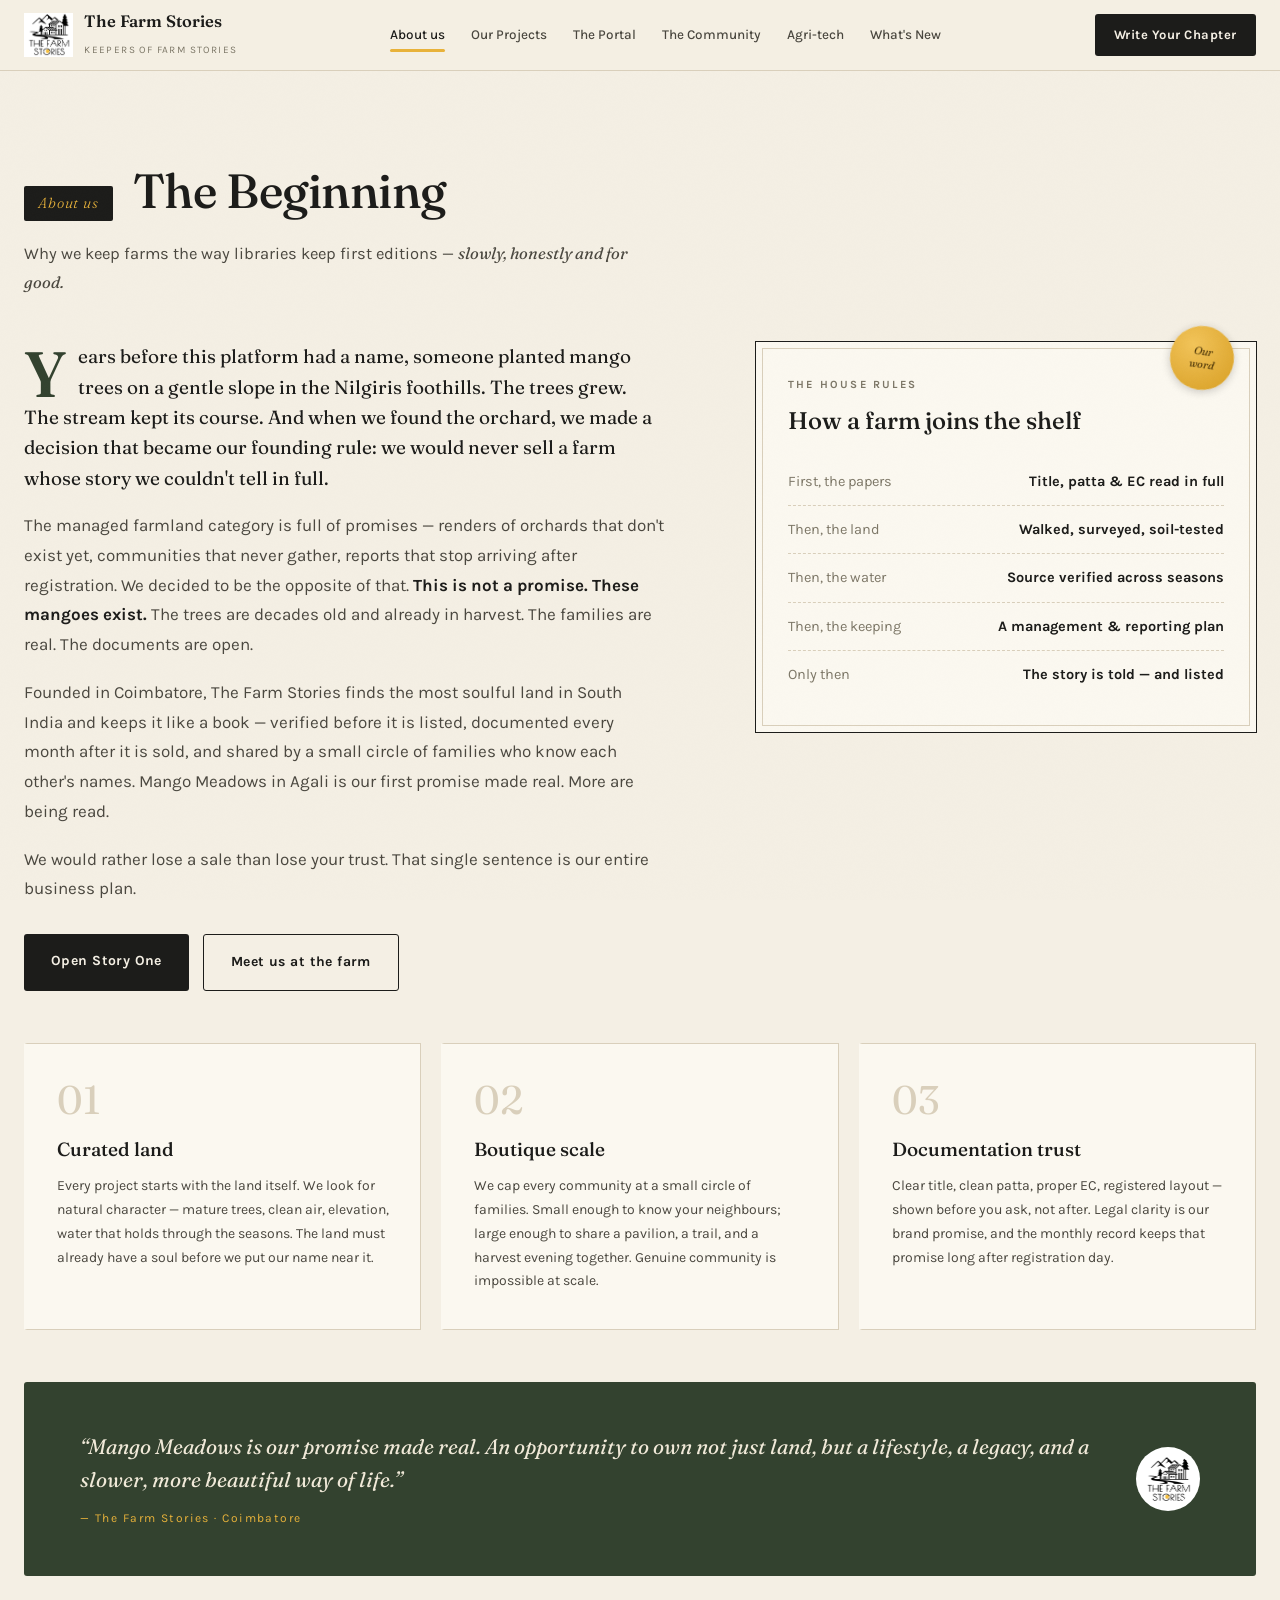
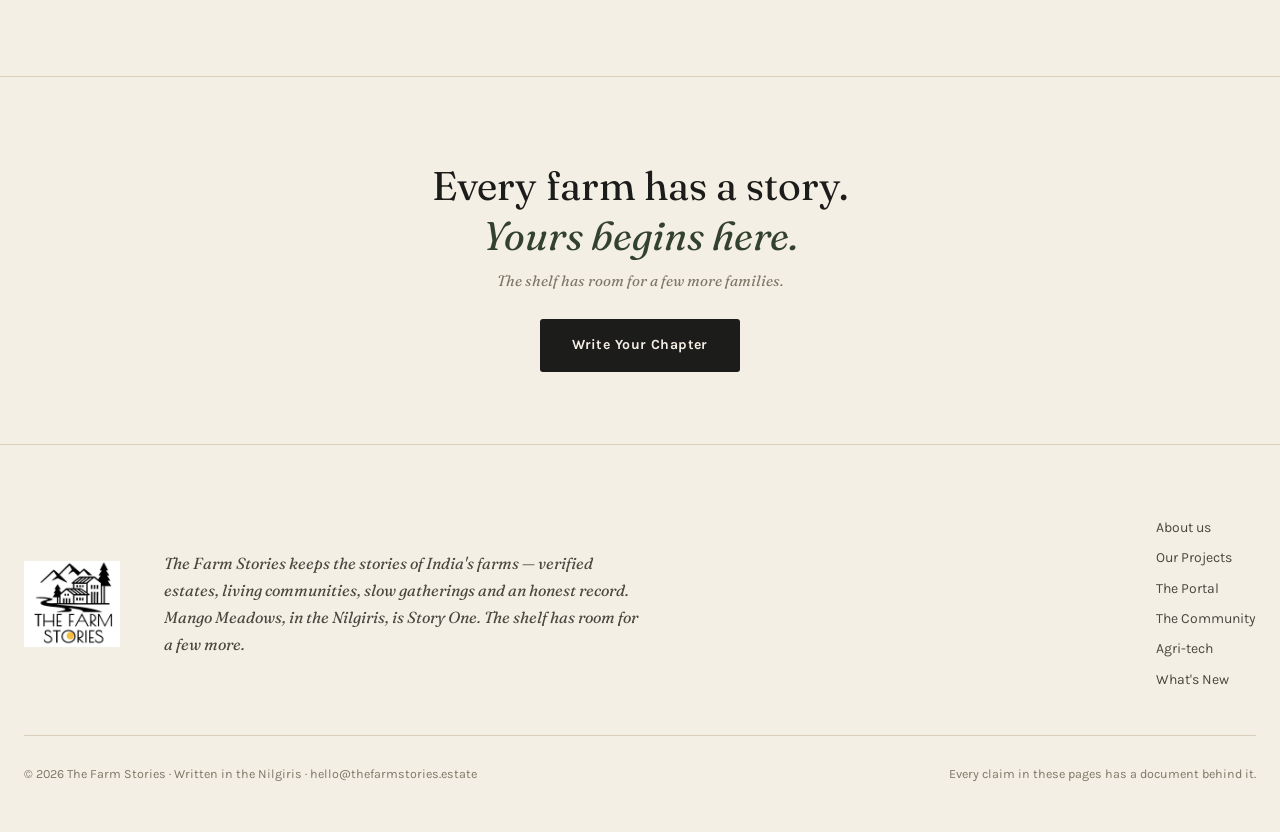
==== commit cf73057a: "Apply design/tech review: hero, plot explorer, nav, coda, perf, a11y Hero - Copy narrowed to ~660px " ====
--- a/about.html
+++ b/about.html
@@ -5,6 +5,8 @@
 <meta name="viewport" content="width=device-width, initial-scale=1.0">
 <title>About us — The Farm Stories</title>
 <meta name="description" content="Why The Farm Stories keeps farms the way libraries keep first editions — curated land, boutique scale, documentation trust.">
+<link rel="canonical" href="https://thefarmstories.estate/about">
+<meta property="og:image" content="https://thefarmstories.estate/assets/logo.png">
 <meta name="theme-color" content="#F4EFE4">
 <link rel="icon" type="image/png" href="/assets/logo.png">
 <link rel="preconnect" href="https://fonts.googleapis.com">
@@ -37,9 +39,28 @@
       <a href="/whats-new">What's New</a>
     </nav>
     <a class="nav-cta" href="/#chapter">Write Your Chapter</a>
+    <button class="menu-btn" id="menuBtn" aria-label="Open the menu" aria-expanded="false" aria-controls="mobileMenu">
+      <span></span><span></span><span></span>
+    </button>
   </div>
   <div class="progress" id="progress"></div>
 </header>
+
+<!-- mobile menu · the index of chapters -->
+<div class="mobile-menu" id="mobileMenu" aria-hidden="true">
+  <p class="mm-kicker">The index of chapters</p>
+  <nav aria-label="Pages">
+    <a href="/">Home <em>the storybook</em></a>
+    <a href="/about">About us <em>the beginning</em></a>
+    <a href="/projects">Our Projects <em>the shelf</em></a>
+    <a href="/portal">The Portal <em>the atlas</em></a>
+    <a href="/community">The Community <em>being written</em></a>
+    <a href="/agritech">Agri-tech <em>the instruments</em></a>
+    <a href="/whats-new">What's New <em>the latest pages</em></a>
+  </nav>
+  <a class="btn btn-ink mm-cta" href="/#chapter">Write Your Chapter</a>
+  <p class="mm-fine">Every claim in these pages has a document behind it.</p>
+</div>
 
 <main id="top">
 
@@ -99,6 +120,13 @@
   </section>
 </main>
 
+<!-- the story's last line -->
+<section class="coda reveal" aria-label="Closing">
+  <h2>Every farm has a story.<br><em>Yours begins here.</em></h2>
+  <p>The shelf has room for a few more families.</p>
+  <a class="btn btn-ink" href="/#chapter">Write Your Chapter</a>
+</section>
+
 <footer class="page">
   <div class="colophon">
     <img src="/assets/logo.png" alt="The Farm Stories emblem" loading="lazy" decoding="async">
@@ -125,8 +153,6 @@
 
 <div class="toast" id="toast" role="status" aria-live="polite"></div>
 
-<script src="/js/vendor/gsap.min.js" defer></script>
-<script src="/js/vendor/ScrollTrigger.min.js" defer></script>
 <script src="/js/vendor/lenis.min.js" defer></script>
 <script src="/js/main.js" defer></script>
 </body>
--- a/css/main.css
+++ b/css/main.css
@@ -4,7 +4,7 @@
 ════════════════════════════════════════════════════════════ */
 :root{
   --paper:#F4EFE4; --paper-deep:#ECE4D2; --paper-card:#FBF8F0;
-  --ink:#1C1C1A; --ink-soft:#4A473F; --ink-faint:#8B8577;
+  --ink:#1C1C1A; --ink-soft:#4A473F; --ink-faint:#7d7767;
   --yellow:#E8B23A; --pine:#33422F; --stream:#5C6B70; --line:#D9CFBB;
   --serif:'Fraunces',Georgia,serif; --sans:'Karla',-apple-system,sans-serif;
 }
@@ -50,8 +50,8 @@
   box-shadow:inset -4px 0 8px rgba(0,0,0,.4)}
 .tome-page,.tome-cover{position:absolute;inset:0;transform-origin:left center;transform-style:preserve-3d;
   border-radius:2px 6px 6px 2px}
-.tome-page{transition:transform 1.35s cubic-bezier(.72,.02,.28,1)}
-.tome-cover{transition:transform 1.5s cubic-bezier(.72,.02,.28,1);z-index:8}
+.tome-page{transition:transform 1.55s cubic-bezier(.72,.02,.28,1)}
+.tome-cover{transition:transform 1.7s cubic-bezier(.72,.02,.28,1);z-index:8}
 .tome-page[data-leaf="1"]{z-index:6}
 .tome-page[data-leaf="2"]{z-index:5}
 .tome-page[data-leaf="3"]{z-index:4}
@@ -126,6 +126,33 @@
 .nav-cta:hover{background:var(--pine)}
 @media(max-width:1020px){nav.chapters{display:none}.brand-tag{display:none}}
 
+/* ── mobile menu · the index of chapters ── */
+.menu-btn{display:none;flex-direction:column;justify-content:center;gap:5px;width:44px;height:44px;
+  background:transparent;border:1.5px solid var(--ink);border-radius:3px;cursor:pointer;padding:0 10px;flex-shrink:0}
+.menu-btn span{display:block;height:2px;background:var(--ink);border-radius:2px;transition:transform .3s, opacity .3s}
+@media(max-width:1020px){.menu-btn{display:flex}.nav-cta{display:none}}
+body.menu-open .menu-btn span:nth-child(1){transform:translateY(7px) rotate(45deg)}
+body.menu-open .menu-btn span:nth-child(2){opacity:0}
+body.menu-open .menu-btn span:nth-child(3){transform:translateY(-7px) rotate(-45deg)}
+.mobile-menu{position:fixed;inset:0;z-index:140;background:var(--paper);display:flex;flex-direction:column;
+  justify-content:center;padding:90px 34px 40px;opacity:0;visibility:hidden;transform:translateY(-12px);
+  transition:opacity .35s ease, transform .35s ease, visibility .35s}
+body.menu-open .mobile-menu{opacity:1;visibility:visible;transform:none}
+.mobile-menu::after{content:'';position:absolute;inset:14px;border:1.4px solid var(--ink);pointer-events:none}
+.mobile-menu .mm-kicker{font-size:11px;letter-spacing:.22em;text-transform:uppercase;font-weight:700;
+  color:var(--ink-faint);margin-bottom:18px}
+.mobile-menu nav{display:flex;flex-direction:column}
+.mobile-menu nav a{font-family:var(--serif);font-weight:400;font-size:clamp(26px,7vw,34px);color:var(--ink);
+  text-decoration:none;padding:12px 0;border-bottom:1px dashed var(--line);display:flex;align-items:baseline;gap:14px}
+.mobile-menu nav a em{font-family:var(--sans);font-style:normal;font-size:12px;color:var(--ink-faint);
+  letter-spacing:.08em}
+.mobile-menu nav a.active{color:var(--pine)}
+.mobile-menu nav a.active::after{content:'✳';color:var(--yellow);font-size:16px}
+.mobile-menu .mm-cta{margin-top:30px;align-self:flex-start}
+.mobile-menu .mm-fine{margin-top:auto;font-family:var(--serif);font-style:italic;font-size:13px;color:var(--ink-faint)}
+body.menu-open{overflow:hidden}
+body.menu-open header{z-index:150}
+
 /* stream signature */
 .stream-wrap{position:fixed;left:0;top:0;bottom:0;width:86px;z-index:0;pointer-events:none}
 @media(max-width:1150px){.stream-wrap{display:none}}
@@ -272,63 +299,64 @@
 .plan-label{font-family:var(--serif);font-style:italic;font-size:14px;fill:var(--ink-soft);pointer-events:none}
 .plan-label.small{font-size:11.5px;fill:var(--ink-faint)}
 
-/* ════════════ THE PORTAL · ATLAS OF PROJECTS ════════════ */
-.atlas-wrap{display:grid;grid-template-columns:.9fr 1.1fr;gap:44px;align-items:start}
-@media(max-width:980px){.atlas-wrap{grid-template-columns:1fr}}
-.atlas{background:var(--paper-card);border:1.5px solid var(--ink);position:relative;padding:22px;position:sticky;top:96px}
-@media(max-width:980px){.atlas{position:static}}
-.atlas::after{content:'';position:absolute;inset:6px;border:1px solid var(--line);pointer-events:none}
-.atlas-title{font-size:11px;letter-spacing:.2em;text-transform:uppercase;font-weight:700;color:var(--ink-faint);text-align:center;margin-bottom:4px}
-.atlas svg{width:100%;height:auto;display:block}
-.india-outline{fill:#F0E9D8;stroke:var(--ink);stroke-width:2.4;stroke-linejoin:round}
-.grid-line{stroke:var(--line);stroke-width:1;stroke-dasharray:3 6}
-.mtn{stroke:var(--ink-faint);stroke-width:1.6;fill:none;stroke-linecap:round}
-.marker circle.dot{fill:var(--yellow);stroke:var(--ink);stroke-width:2;transition:all .25s}
-.marker.pending circle.dot{fill:var(--paper);stroke-dasharray:3 3}
-.marker.ghost circle.dot{fill:var(--line);stroke:var(--ink-faint);stroke-width:1.5}
-.marker circle.halo{fill:none;stroke:var(--yellow);stroke-width:2;opacity:0}
-.marker.lit circle.halo,.marker:hover circle.halo{opacity:.9;animation:halo 1.6s ease infinite}
-@keyframes halo{0%{r:9;opacity:.9}100%{r:20;opacity:0}}
-.marker.dim{opacity:.18;pointer-events:none}
-.marker text{font-family:var(--serif);font-style:italic;font-size:12.5px;fill:var(--ink);paint-order:stroke;stroke:#F0E9D8;stroke-width:3px}
-.atlas-legend{display:flex;gap:18px;justify-content:center;margin-top:10px;font-size:12px;color:var(--ink-soft);flex-wrap:wrap}
-.atlas-legend span{display:inline-flex;align-items:center;gap:7px}
-.leg-dot{width:11px;height:11px;border-radius:50%;border:2px solid var(--ink);display:inline-block}
-.leg-dot.v{background:var(--yellow)}
-.leg-dot.p{background:var(--paper);border-style:dashed}
-.leg-dot.g{background:var(--line);border-color:var(--ink-faint);border-width:1.5px}
-.map-tip{position:absolute;pointer-events:none;background:var(--ink);color:var(--paper);font-size:12px;font-weight:600;padding:7px 12px;border-radius:3px;transform:translate(-50%,-135%);opacity:0;transition:opacity .15s;white-space:nowrap;z-index:5}
-.map-tip::after{content:'';position:absolute;top:100%;left:50%;transform:translateX(-50%);border:5px solid transparent;border-top-color:var(--ink)}
-.map-tip.show{opacity:1}
-
-.filters{display:flex;flex-wrap:wrap;gap:22px;margin-bottom:28px}
-.fgroup{display:flex;flex-direction:column;gap:8px}
-.flabel{font-size:10.5px;letter-spacing:.18em;text-transform:uppercase;font-weight:700;color:var(--ink-faint)}
-.fbtns{display:flex;gap:6px;flex-wrap:wrap}
-.fbtn{font-family:var(--sans);font-size:12.5px;font-weight:600;padding:8px 15px;border-radius:20px;border:1.5px solid var(--line);background:transparent;color:var(--ink-soft);cursor:pointer;transition:all .18s}
-.fbtn:hover{border-color:var(--ink);color:var(--ink)}
-.fbtn.on{background:var(--ink);border-color:var(--ink);color:var(--paper)}
-.results-note{font-family:var(--serif);font-style:italic;font-size:14.5px;color:var(--pine);margin-bottom:20px;min-height:22px}
-.shelf{display:grid;grid-template-columns:repeat(auto-fill,minmax(250px,1fr));gap:20px}
-.book{background:var(--paper-card);border:1.5px solid var(--ink);padding:28px 24px 24px;display:flex;flex-direction:column;min-height:300px;position:relative;transition:transform .25s ease,box-shadow .25s ease,opacity .3s}
-.book:hover{box-shadow:0 16px 30px -16px rgba(28,28,26,.3)}
-.book.lit{box-shadow:0 0 0 3px var(--yellow), 0 16px 30px -16px rgba(28,28,26,.3)}
-.book.hiding{opacity:0;transform:scale(.96);pointer-events:none;position:absolute;visibility:hidden}
-.book .spine{position:absolute;left:0;top:0;bottom:0;width:7px;background:var(--pine)}
-.book.pending .spine,.book.scouted .spine{background:var(--line)}
-.book .no{font-family:var(--serif);font-style:italic;font-size:13px;color:var(--ink-faint);margin-bottom:12px}
-.book h3{font-family:var(--serif);font-weight:500;font-size:20px;line-height:1.25;margin-bottom:5px}
-.book .where{font-size:13px;color:var(--ink-faint);margin-bottom:14px}
-.book p{font-size:13.5px;color:var(--ink-soft);line-height:1.6;flex:1}
-.book-foot{margin-top:18px;display:flex;align-items:center;justify-content:space-between;gap:10px}
-.badge{font-size:10px;font-weight:700;letter-spacing:.12em;text-transform:uppercase;padding:6px 10px;border-radius:2px}
-.badge.verified{background:var(--pine);color:var(--paper)}
-.badge.pending{background:transparent;border:1.5px dashed var(--ink-faint);color:var(--ink-faint)}
-.book a.read{font-size:13px;font-weight:700;text-decoration:none;border-bottom:2px solid var(--yellow);padding-bottom:1px}
-.book.pending,.book.scouted{opacity:.85}
-.book.invite{border-style:dashed;background:transparent;justify-content:center;align-items:center;text-align:center}
-.book.invite .spine{display:none}
-.book.invite p{flex:0;max-width:30ch;margin:8px auto 18px}
+/* ════════════ THE PORTAL · project aggregator ════════════ */
+.portal-layout{display:grid;grid-template-columns:300px 1fr;gap:32px;margin-top:8px}
+@media(max-width:960px){.portal-layout{grid-template-columns:1fr}}
+.filter-panel{background:var(--paper-card);border:1.5px solid var(--ink);padding:26px 24px;position:relative;margin-bottom:20px}
+.filter-panel::after{content:'';position:absolute;inset:6px;border:1px solid var(--line);pointer-events:none}
+.filter-panel h3{font-size:11px;letter-spacing:.18em;text-transform:uppercase;color:var(--ink);font-weight:700;margin-bottom:18px}
+.fg{margin-bottom:15px;position:relative;z-index:1}
+.fl{font-size:10.5px;letter-spacing:.14em;text-transform:uppercase;color:var(--ink-faint);margin-bottom:7px;display:block;font-weight:700}
+.fsel{width:100%;padding:11px 12px;border:1.5px solid var(--line);background:var(--paper);
+  font-family:var(--sans);font-size:13.5px;color:var(--ink);outline:none;border-radius:3px;cursor:pointer}
+.fsel:focus{border-color:var(--ink)}
+.filter-panel .btn{width:100%;margin-top:6px;position:relative;z-index:1}
+.visit-cta{background:var(--pine);padding:24px;color:#F0E9D8;position:relative}
+.visit-cta h4{font-size:11px;letter-spacing:.16em;text-transform:uppercase;color:var(--yellow);margin-bottom:10px;font-weight:700}
+.visit-cta p{font-size:13.5px;color:rgba(240,233,216,.72);line-height:1.7;margin-bottom:16px}
+.visit-cta .btn{width:100%;text-align:center}
+.results-note{font-family:var(--serif);font-style:italic;font-size:14.5px;color:var(--pine);margin:0 0 16px;min-height:22px}
+
+.map-panel{background:var(--paper-card);border:1.5px solid var(--ink);padding:20px;margin-bottom:20px;position:relative}
+.map-panel::after{content:'';position:absolute;inset:6px;border:1px solid var(--line);pointer-events:none}
+.map-panel-title{font-size:10.5px;letter-spacing:.14em;text-transform:uppercase;color:var(--ink-faint);margin-bottom:14px;font-weight:700}
+.map-panel svg{width:100%;height:auto;max-height:440px;display:block;margin:0 auto}
+.map-tooltip{position:absolute;background:var(--ink);color:var(--paper);padding:12px 16px;font-size:12.5px;
+  pointer-events:none;opacity:0;transition:opacity .2s;z-index:10;min-width:190px;max-width:260px;
+  box-shadow:0 8px 24px rgba(0,0,0,.25);border-radius:3px;line-height:1.5}
+.map-tooltip.show{opacity:1}
+.map-tooltip strong{display:block;font-size:13.5px;color:var(--yellow);margin-bottom:4px;font-family:var(--serif);font-style:italic;font-weight:500}
+.pin{cursor:pointer;transition:opacity .3s}
+.pin.dim{opacity:.15;pointer-events:none}
+.pin text{font-family:var(--sans);font-size:10px;fill:var(--ink-soft);letter-spacing:.08em;font-weight:600}
+.pin.soon text{fill:var(--ink-faint)}
+.pin.lit .halo{animation:pinhalo 1.5s ease infinite}
+@keyframes pinhalo{0%{opacity:.5}50%{opacity:.15}100%{opacity:.5}}
+.map-legend text{font-family:var(--sans);font-size:10px;fill:var(--ink-soft)}
+
+.listing-cards{display:grid;grid-template-columns:1fr 1fr;gap:16px}
+@media(max-width:700px){.listing-cards{grid-template-columns:1fr}}
+.listing-card{background:var(--paper-card);border:1.5px solid var(--ink);overflow:hidden;cursor:pointer;
+  transition:transform .25s ease, box-shadow .25s ease}
+.listing-card:hover{transform:translateY(-3px);box-shadow:0 12px 28px -12px rgba(28,28,26,.3)}
+.listing-card.dim{display:none}
+.listing-card.soon{cursor:default}
+.listing-card.soon:hover{transform:none;box-shadow:none}
+.lcard-img{height:180px;overflow:hidden;position:relative;border-bottom:1.5px solid var(--ink)}
+.lcard-img img{width:100%;height:100%;object-fit:cover;transition:transform .4s}
+.listing-card:hover .lcard-img img{transform:scale(1.04)}
+.lcard-img .lcard-soonbg{position:absolute;inset:0;background:linear-gradient(135deg,var(--pine),#242e21);
+  display:flex;align-items:center;justify-content:center;font-family:var(--serif);font-style:italic;
+  font-size:17px;color:rgba(240,233,216,.6)}
+.lbadge{position:absolute;top:12px;left:12px;background:var(--yellow);color:var(--ink);font-size:9.5px;
+  letter-spacing:.14em;text-transform:uppercase;padding:5px 10px;font-weight:700;border-radius:2px;z-index:2}
+.lbadge.soon{background:var(--paper);border:1.5px dashed var(--ink-faint);color:var(--ink-soft)}
+.lcard-body{padding:18px 20px 20px}
+.lcard-name{font-family:var(--serif);font-size:19px;font-weight:500;color:var(--ink);margin-bottom:3px}
+.lcard-loc{font-size:12.5px;color:var(--ink-faint);margin-bottom:14px}
+.lcard-specs{display:flex;gap:20px;padding-top:12px;border-top:1px dashed var(--line)}
+.lspec strong{display:block;font-size:14.5px;color:var(--ink);font-weight:700}
+.lspec span{font-size:11px;color:var(--ink-faint)}
 
 /* ════════════ ABOUT · PILLARS + QUOTE ════════════ */
 .pillars{display:grid;grid-template-columns:repeat(3,1fr);gap:20px;margin-top:52px}
@@ -587,3 +615,152 @@
   font-family:var(--serif);font-style:italic;box-shadow:0 12px 30px rgba(0,0,0,.3);max-width:90vw;text-align:center;
   visibility:hidden}
 .toast.show{transform:translate(-50%,0);visibility:visible}
+
+/* ════════════ CHAPTER IV · PLOT EXPLORER ════════════ */
+.explorer{border:1.5px solid var(--ink);background:var(--paper-card);position:relative}
+.explorer::after{content:'';position:absolute;inset:6px;border:1px solid var(--line);pointer-events:none;z-index:0}
+.explorer-toolbar{display:flex;flex-wrap:wrap;gap:18px 30px;padding:20px 24px;border-bottom:1px solid var(--line);
+  position:relative;z-index:1}
+.fgroup{display:flex;flex-direction:column;gap:8px}
+.flabel{font-size:10.5px;letter-spacing:.18em;text-transform:uppercase;font-weight:700;color:var(--ink-faint)}
+.fbtns{display:flex;gap:6px;flex-wrap:wrap}
+.fbtn{font-family:var(--sans);font-size:12.5px;font-weight:600;padding:8px 14px;border-radius:20px;
+  border:1.5px solid var(--line);background:transparent;color:var(--ink-soft);cursor:pointer;transition:all .18s}
+.fbtn:hover{border-color:var(--ink);color:var(--ink)}
+.fbtn.on{background:var(--ink);border-color:var(--ink);color:var(--paper)}
+.explorer-body{display:grid;grid-template-columns:1.55fr 1fr;position:relative;z-index:1}
+@media(max-width:980px){.explorer-body{grid-template-columns:1fr}}
+.plan-wrap{position:relative;background:
+  radial-gradient(ellipse at 70% 20%, #F8F3E6, #F1EAD8 70%);overflow:hidden;min-height:520px;
+  border-right:1px solid var(--line);touch-action:none}
+@media(max-width:980px){.plan-wrap{border-right:none;border-bottom:1px solid var(--line)}}
+#planSvg{width:100%;height:100%;min-height:520px;display:block;cursor:grab}
+#planSvg.grabbing{cursor:grabbing}
+#planSvg.terrain{filter:sepia(.3) saturate(1.5) hue-rotate(46deg) brightness(.94)}
+.plan-tip{position:absolute;pointer-events:none;background:var(--ink);color:var(--paper);font-size:12.5px;
+  padding:10px 14px;border-radius:3px;opacity:0;transition:opacity .15s;z-index:5;max-width:240px;line-height:1.5}
+.plan-tip strong{color:var(--yellow);font-family:var(--serif);font-style:italic;font-weight:500;font-size:14px;display:block}
+.plan-tip.show{opacity:1}
+.plan-zoom{position:absolute;right:14px;top:14px;display:flex;flex-direction:column;gap:6px;z-index:4}
+.plan-zoom button{width:38px;height:38px;border:1.5px solid var(--ink);background:var(--paper-card);
+  font-size:17px;font-weight:700;cursor:pointer;border-radius:3px;color:var(--ink);transition:all .15s}
+.plan-zoom button:hover{background:var(--ink);color:var(--paper)}
+.plan-hint{position:absolute;left:16px;top:14px;font-family:var(--serif);font-style:italic;font-size:12.5px;
+  color:var(--ink-faint);z-index:4}
+.plan-legend{position:absolute;left:16px;bottom:12px;display:flex;gap:16px;font-size:12px;color:var(--ink-soft);
+  z-index:4;flex-wrap:wrap;background:rgba(251,248,240,.8);padding:6px 10px;border-radius:3px}
+.plan-legend .lg{display:inline-block;width:11px;height:11px;border-radius:2px;border:1.6px solid var(--ink);
+  margin-right:6px;vertical-align:-1px}
+.lg.av{background:#EDE3C8}.lg.rs{background:#D9CFBB}.lg.sd{background:#B9AE97}.lg.bm{background:var(--yellow)}
+/* svg plot styling */
+.plot{cursor:pointer;transition:opacity .3s}
+.plot .shape{fill:#EDE3C8;stroke:var(--ink);stroke-width:1.6;transition:fill .2s}
+.plot.reserved .shape{fill:#D9CFBB}
+.plot.sold .shape{fill:#B9AE97}
+.plot:hover .shape,.plot.sel .shape{fill:#F2D794}
+.plot.bookmarked .shape{fill:var(--yellow)}
+.plot.dim{opacity:.16;pointer-events:none}
+.plot text{font-family:var(--serif);font-style:italic;font-size:13px;fill:var(--ink);pointer-events:none}
+.plot .bm-star{font-size:11px;fill:#7c5a10;pointer-events:none}
+#sunArc{transition:opacity .5s}
+/* right panel */
+.plot-panel{padding:26px 26px 30px;min-height:520px;display:flex;flex-direction:column}
+.pp-empty{margin:auto;text-align:center;max-width:36ch}
+.pp-whisper{font-size:14px;color:var(--ink-soft);line-height:1.7}
+.pp-scarcity{margin-top:18px;font-size:12.5px;font-weight:700;letter-spacing:.06em;text-transform:uppercase;color:#9A6A10}
+.pp-detail h3{font-family:var(--serif);font-weight:500;font-size:26px;margin:4px 0 2px}
+.pp-detail .place{font-family:var(--serif);font-style:italic;color:var(--ink-faint);font-size:14px;margin-bottom:16px}
+.pp-badge{display:inline-block;font-size:10px;font-weight:700;letter-spacing:.14em;text-transform:uppercase;
+  padding:5px 10px;border-radius:2px;background:var(--pine);color:var(--paper)}
+.pp-badge.reserved{background:transparent;border:1.5px dashed var(--ink-faint);color:var(--ink-faint)}
+.pp-badge.sold{background:var(--ink-faint);color:var(--paper)}
+.pp-actions{display:flex;gap:10px;margin-top:20px;flex-wrap:wrap}
+.pp-actions .btn{padding:11px 16px;font-size:12.5px}
+.pp-note{font-size:12.5px;color:var(--ink-faint);margin-top:14px;font-family:var(--serif);font-style:italic}
+.pp-back{align-self:flex-start;background:none;border:none;font-family:var(--sans);font-size:12.5px;font-weight:700;
+  color:var(--ink-soft);cursor:pointer;letter-spacing:.06em;padding:0 0 12px}
+.pp-back:hover{color:var(--ink)}
+/* compare tray */
+.compare-tray{margin-top:auto;padding-top:18px;border-top:1px dashed var(--line);display:flex;align-items:center;
+  gap:10px;flex-wrap:wrap;font-size:13px}
+.compare-tray .chip{border:1.5px solid var(--ink);border-radius:20px;padding:5px 12px;font-weight:700;font-size:12px;
+  background:var(--paper);display:inline-flex;gap:8px;align-items:center}
+.compare-tray .chip button{border:none;background:none;cursor:pointer;font-size:12px;color:var(--ink-faint)}
+.compare-table{width:100%;border-collapse:collapse;font-size:13px;margin-top:14px}
+.compare-table th{font-family:var(--serif);font-style:italic;font-weight:500;text-align:left;padding:8px 6px;
+  border-bottom:1.5px solid var(--ink)}
+.compare-table td{padding:8px 6px;border-bottom:1px dashed var(--line)}
+.compare-table td:first-child{color:var(--ink-faint)}
+
+
+/* explorer refinements: sticky panel · touch targets · calm interaction */
+.plot-panel{position:sticky;top:86px;align-self:start}
+@media(max-width:980px){.plot-panel{position:static;min-height:0}}
+@media(pointer:coarse){
+  .fbtn{min-height:44px;padding:10px 16px}
+  .js-tab{min-height:44px}
+  .plan-zoom button{width:46px;height:46px}
+  .pageward{min-height:44px}
+}
+
+/* ════════════ REVIEW PASS · hero, nav, rhythm, coda ════════════ */
+/* hero: narrower copy, quieter secondary CTA, trust line */
+.hero-copy{max-width:660px;margin:0 auto}
+.hero-copy p.hero-sub{max-width:46ch;font-size:16px}
+.hero-trust{margin-top:22px;font-size:12.5px;letter-spacing:.08em;color:var(--ink-soft);
+  font-weight:600;display:flex;gap:10px;justify-content:center;flex-wrap:wrap}
+.hero-trust span::after{content:'•';margin-left:10px;color:var(--yellow)}
+.hero-trust span:last-child::after{content:''}
+.hero.lit .hero-trust{color:#EDE7D6;text-shadow:0 1px 12px rgba(10,14,8,.6)}
+.btn-quiet{background:transparent;border:none;color:var(--ink);font-weight:700;font-size:14px;
+  padding:15px 6px;text-decoration:none;border-bottom:2px solid var(--yellow)}
+.btn-quiet:hover{color:var(--pine)}
+.hero.lit .btn-quiet{color:#FBF8F0}
+/* hero video/photo: slow ken-burns drift (compositor-only) */
+@media(prefers-reduced-motion:no-preference){
+  .hero-real img,.hero-real video{animation:kenburns 36s ease-in-out infinite alternate;will-change:transform}
+  @keyframes kenburns{from{transform:scale(1) translateY(0)}to{transform:scale(1.05) translateY(-1.2%)}}
+}
+
+/* nav: fade in gently, shrink after scroll */
+@media(prefers-reduced-motion:no-preference){
+  header{opacity:0;transform:translateY(-8px);transition:opacity .9s ease .15s, transform .9s ease .15s,
+    background .3s ease, box-shadow .3s ease}
+  header.on{opacity:1;transform:none}
+}
+@media(prefers-reduced-motion:reduce){header{opacity:1}}
+.nav-inner{transition:height .3s ease}
+header.shrunk .nav-inner{height:62px}
+header.shrunk .brand img{height:38px;transition:height .3s ease}
+body.on-hero header:not(.shrunk){background:rgba(244,239,228,.72)}
+
+/* typography rhythm: tighter measures, clearer hierarchy */
+.chapter h2{font-size:clamp(30px,3.8vw,48px)}
+.chapter-intro{max-width:62ch;margin-top:6px}
+.story-narrative{max-width:64ch}
+.chapter-head{margin-bottom:18px}
+
+/* one-line passage between chapters */
+.chapter-pass{text-align:center;padding:34px 24px 0;font-family:var(--serif);font-style:italic;
+  font-size:15.5px;color:var(--ink-faint)}
+.chapter-pass::after{content:'';display:block;width:1px;height:30px;background:var(--line);margin:14px auto 0}
+
+/* calmer, consistent image hover (2–3%) */
+.view-item:hover img{transform:scale(1.03)}
+.listing-card:hover .lcard-img img{transform:scale(1.025)}
+.fbp-gallery img{aspect-ratio:4/3;object-fit:cover}
+
+/* footer coda: the story ends where yours begins */
+.coda{text-align:center;padding:84px 24px 72px;border-bottom:1px solid var(--line)}
+.coda h2{font-family:var(--serif);font-weight:400;font-size:clamp(26px,3.4vw,40px);line-height:1.25;margin-bottom:8px}
+.coda h2 em{font-style:italic;color:var(--pine)}
+.coda p{font-family:var(--serif);font-style:italic;color:var(--ink-faint);font-size:15px;margin-bottom:26px}
+.coda .btn{min-width:200px}
+
+/* sticky chapter indicator (home) */
+.chapter-dot{position:fixed;left:18px;bottom:18px;z-index:50;font-family:var(--serif);font-style:italic;
+  font-size:12.5px;color:var(--ink-soft);background:rgba(251,248,240,.88);border:1px solid var(--line);
+  padding:7px 14px;border-radius:20px;opacity:0;transform:translateY(8px);
+  transition:opacity .4s ease, transform .4s ease;pointer-events:none;backdrop-filter:blur(4px)}
+.chapter-dot.on{opacity:1;transform:none}
+@media(max-width:760px){.chapter-dot{display:none}}
